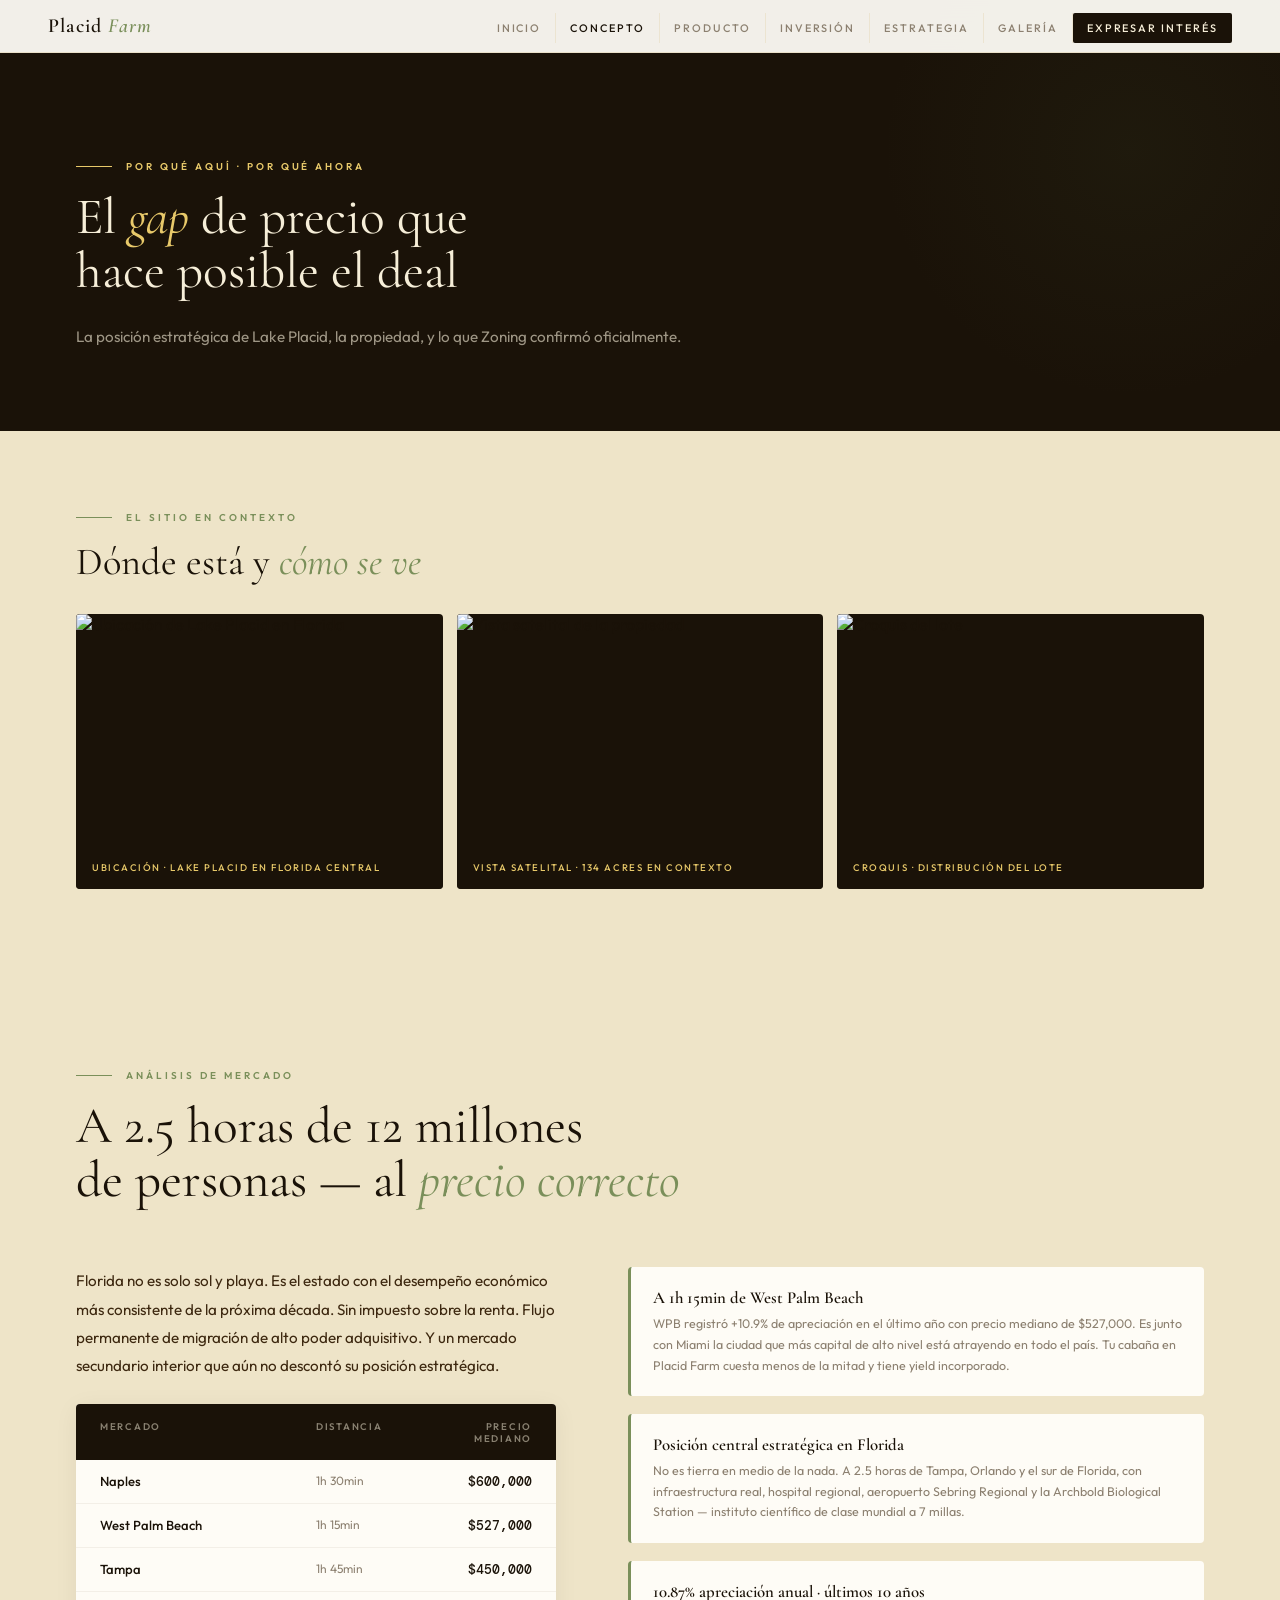
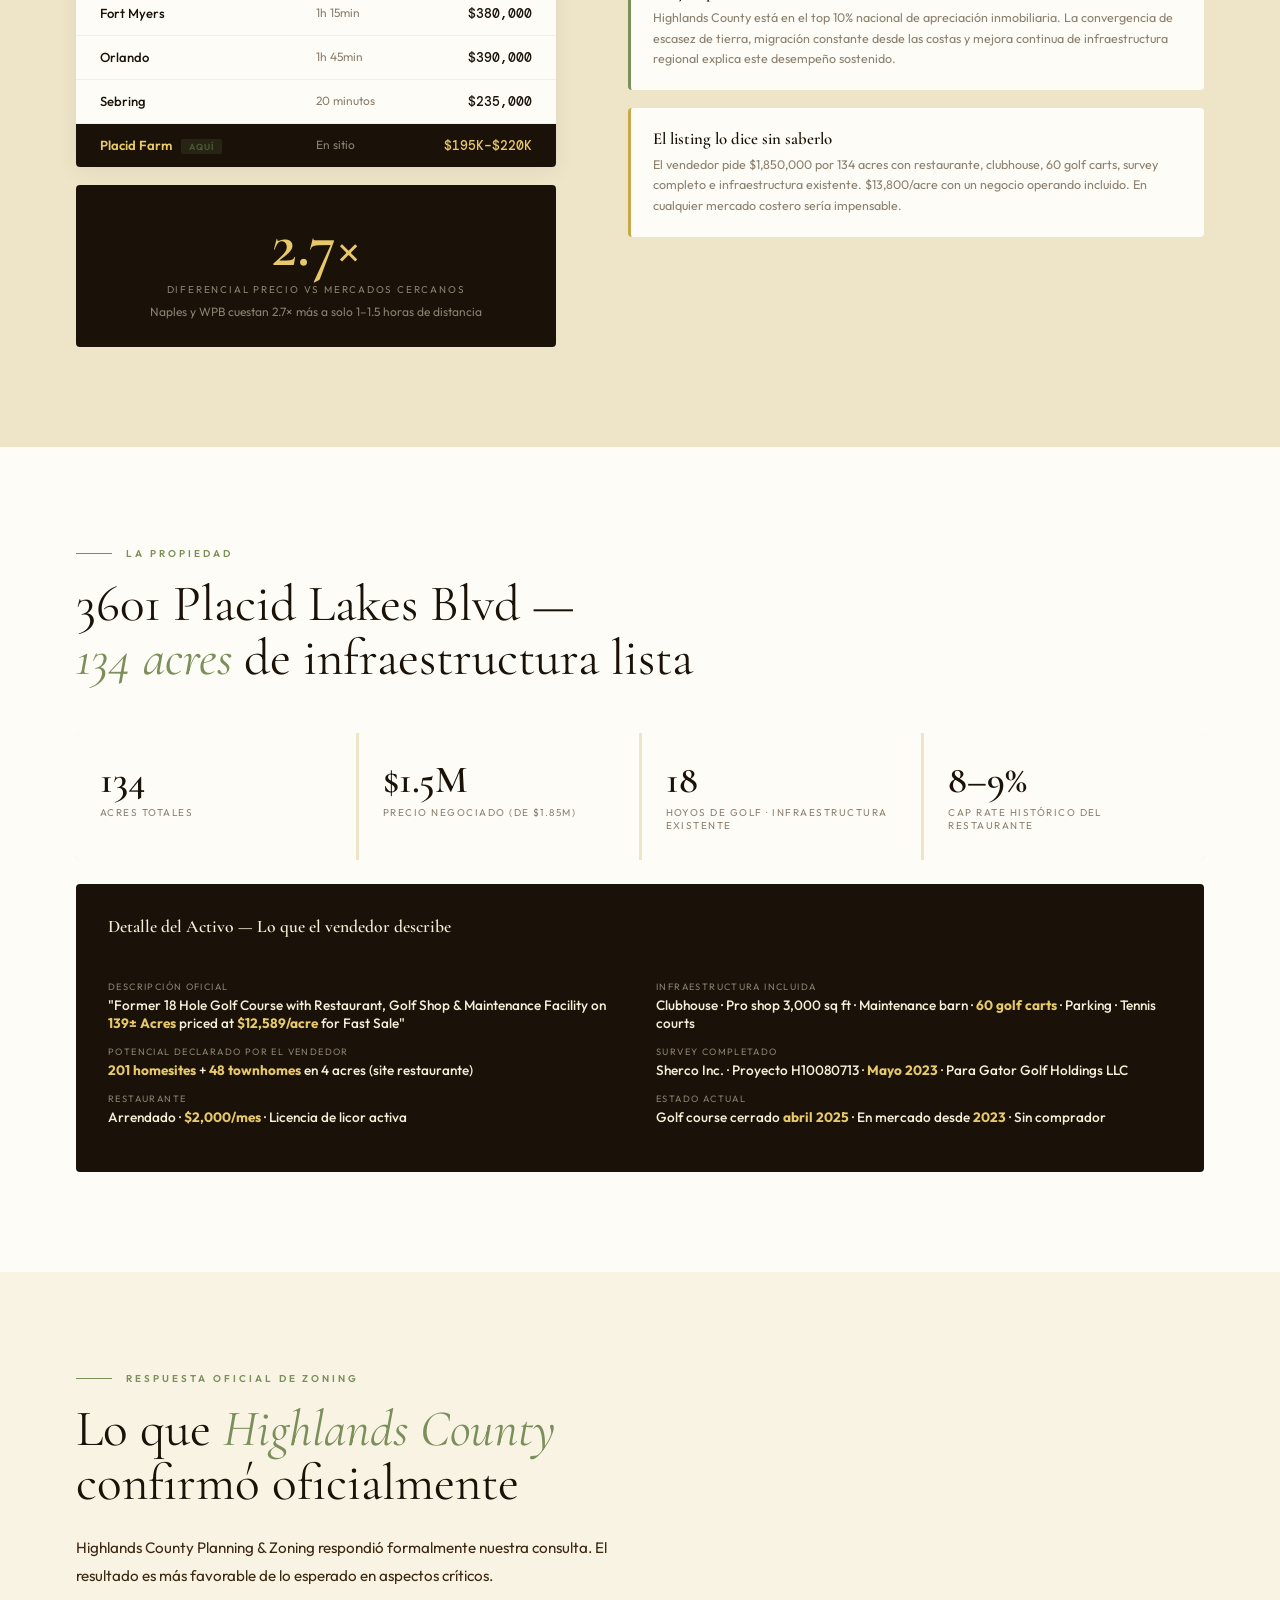
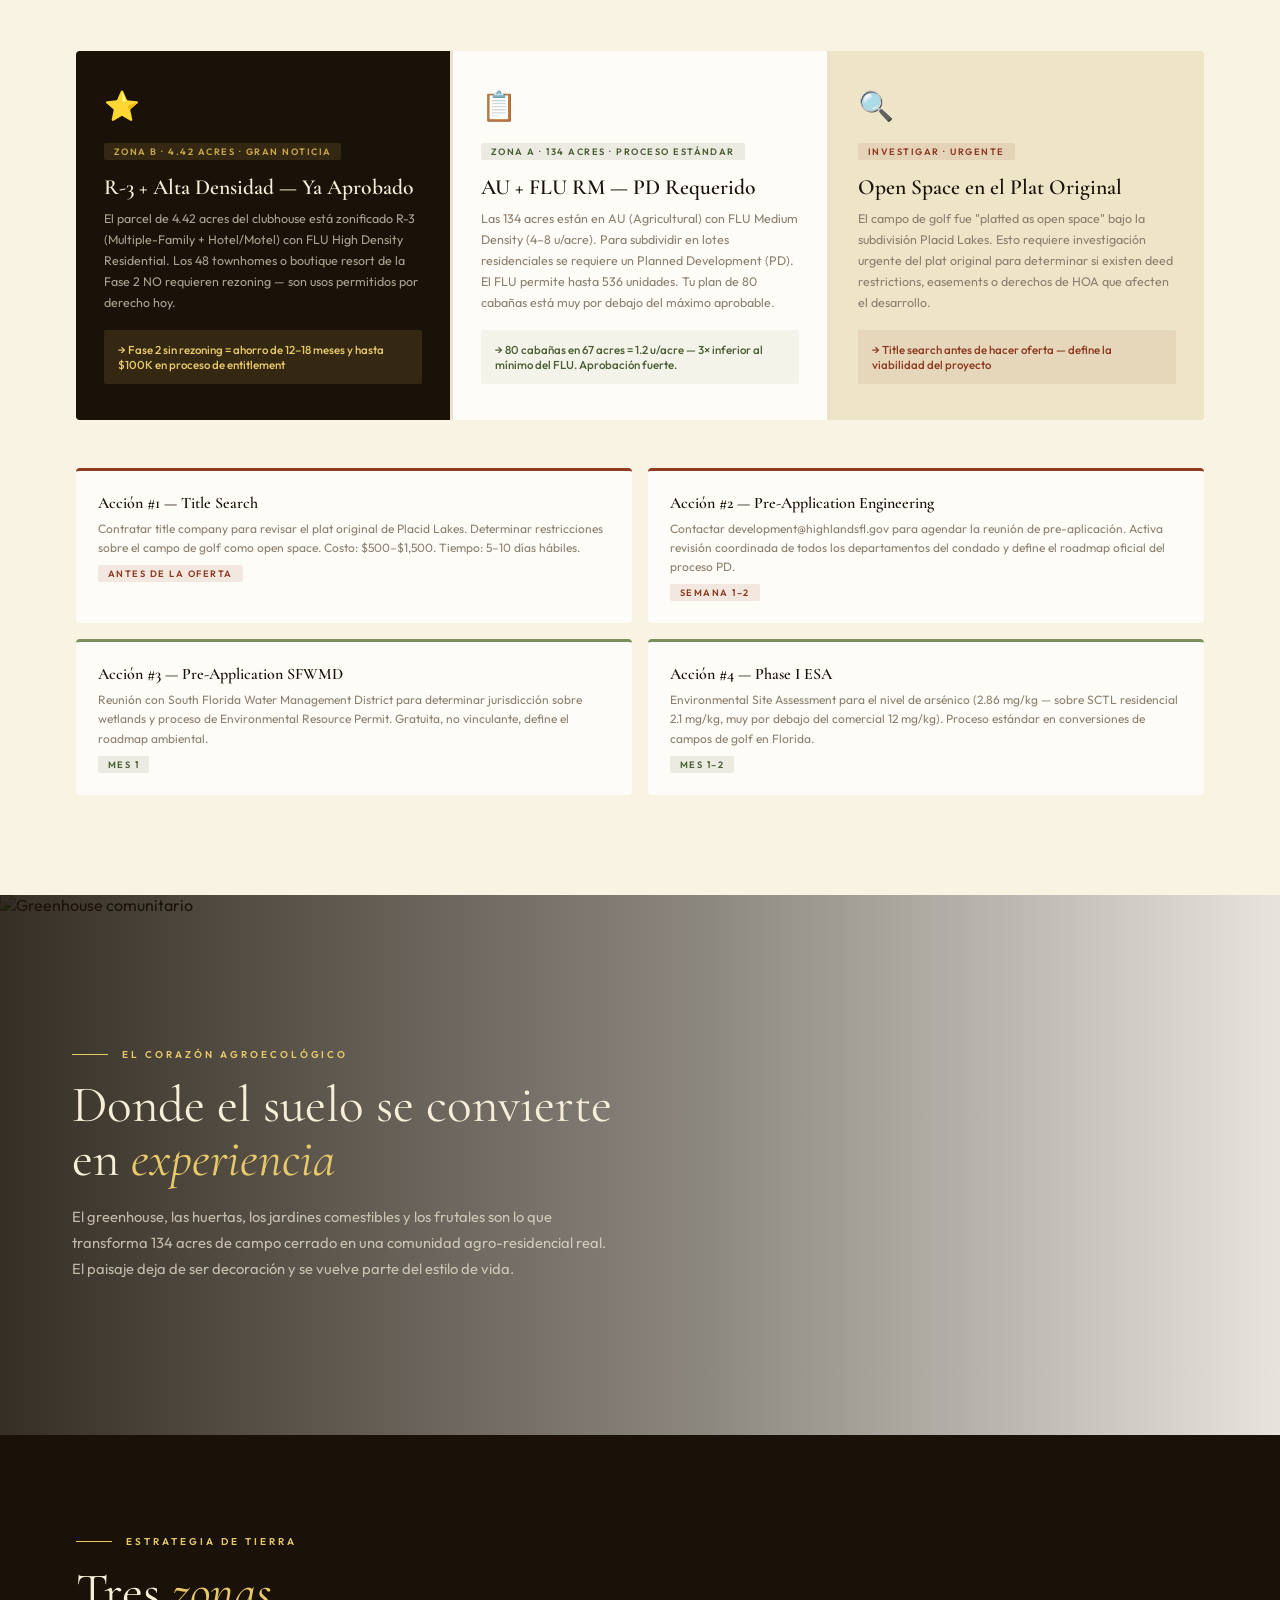
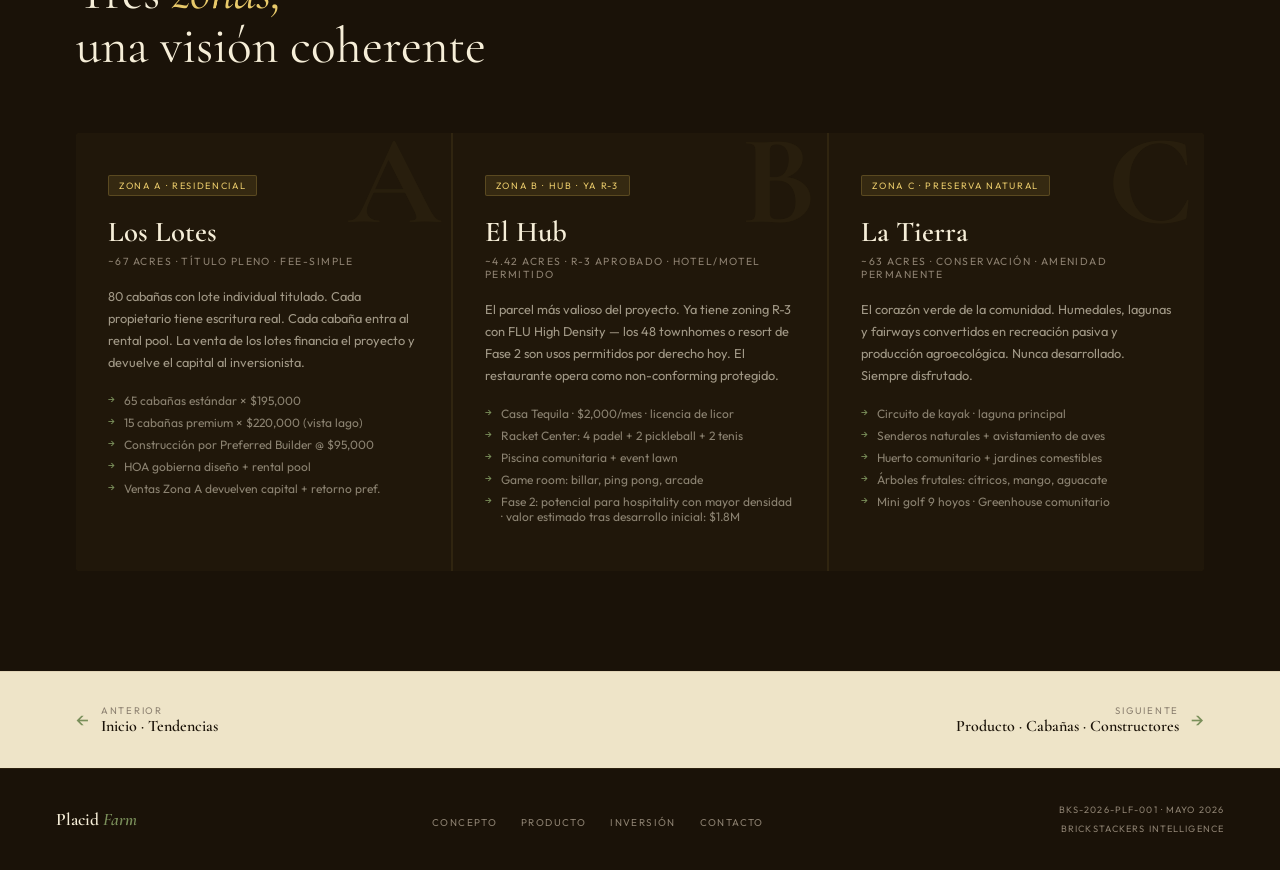
==== concepto.html @ d32bc95f "Actualizar memorando: nuevas imágenes, refactor visual y ajustes de copy - Hero: imagen Placid_hero," ====
<!DOCTYPE html>
<html lang="es">
<head>
<meta charset="UTF-8">
<meta name="viewport" content="width=device-width, initial-scale=1.0">
<title>Placid Farm — Concepto e Inversión</title>
<link rel="stylesheet" href="shared.css">
<style>
/* GAP DE PRECIO */
.gap-section{background:var(--linen)}
.gap-grid{display:grid;grid-template-columns:1fr 1.2fr;gap:72px;align-items:start;margin-top:60px}
.gap-table-wrap{background:var(--white);border-radius:4px;overflow:hidden;box-shadow:0 4px 24px rgba(26,18,8,0.06)}
.gap-table-header{background:var(--ink);padding:16px 24px;display:grid;grid-template-columns:2fr 1fr 1fr;gap:16px}
.gap-th{font-size:0.6rem;font-weight:600;letter-spacing:0.18em;text-transform:uppercase;color:rgba(246,238,216,0.5)}
.gap-row{display:grid;grid-template-columns:2fr 1fr 1fr;gap:16px;padding:13px 24px;border-bottom:1px solid rgba(106,68,35,0.07);transition:background 0.15s}
.gap-row:hover{background:var(--parchment)}
.gap-row:last-child{border-bottom:none}
.gap-row.placid-row{background:var(--ink)}
.gap-city{font-size:0.82rem;font-weight:500;color:var(--ink)}
.gap-row.placid-row .gap-city{color:var(--gold);font-weight:600}
.gap-dist{font-size:0.75rem;color:var(--stone)}
.gap-row.placid-row .gap-dist{color:rgba(246,238,216,0.5)}
.gap-price{font-family:'DM Mono',monospace;font-size:0.8rem;font-weight:500;color:var(--ink);text-align:right}
.gap-row.placid-row .gap-price{color:var(--gold)}
.gap-badge{display:inline-block;background:rgba(122,143,90,0.15);color:var(--moss);padding:2px 8px;border-radius:2px;font-size:0.55rem;font-weight:600;letter-spacing:0.12em;text-transform:uppercase;margin-left:6px}
.gap-insights{display:flex;flex-direction:column;gap:18px}
.gap-insight{background:var(--white);border-radius:4px;padding:20px 22px;border-left:3px solid var(--sage)}
.gap-insight h4{font-family:'Cormorant Garamond',serif;font-size:1.05rem;font-weight:600;color:var(--ink);margin-bottom:6px}
.gap-insight p{font-size:0.78rem;line-height:1.65;color:var(--stone)}
.gap-indicator{background:var(--ink);border-radius:4px;padding:28px;text-align:center;margin-top:18px}
.gap-ratio{font-family:'Cormorant Garamond',serif;font-size:4rem;font-weight:600;color:var(--gold);line-height:1}
.gap-ratio-lbl{font-size:0.62rem;letter-spacing:0.18em;text-transform:uppercase;color:var(--stone);margin-top:6px}
.gap-ratio-sub{font-size:0.75rem;color:rgba(246,238,216,0.5);margin-top:8px}
/* PROPERTY FACTS */
.property-facts{background:var(--white)}
.facts-grid{display:grid;grid-template-columns:repeat(4,1fr);gap:3px;margin-top:48px;background:var(--linen);border-radius:4px;overflow:hidden}
.fact-item{background:var(--white);padding:28px 24px;transition:background 0.2s}
.fact-item:hover{background:var(--parchment)}
.fact-val{font-family:'Cormorant Garamond',serif;font-size:2.4rem;font-weight:600;color:var(--ink);line-height:1;margin-bottom:6px}
.fact-lbl{font-size:0.62rem;letter-spacing:0.15em;text-transform:uppercase;color:var(--stone)}
.listing-box{background:var(--ink);border-radius:4px;padding:32px;margin-top:24px;display:grid;grid-template-columns:1fr 1fr;gap:32px}
.listing-box-title{font-family:'Cormorant Garamond',serif;font-size:1.1rem;font-weight:600;color:var(--cream);margin-bottom:12px;grid-column:span 2}
.listing-detail-lbl{font-size:0.58rem;letter-spacing:0.15em;text-transform:uppercase;color:var(--stone);margin-bottom:4px}
.listing-detail-val{font-size:0.85rem;color:var(--cream);font-weight:500;margin-bottom:14px}
.listing-detail-val strong{color:var(--gold)}
/* ZONING */
.zoning{background:var(--parchment)}
.zoning-grid{display:grid;grid-template-columns:repeat(3,1fr);gap:3px;margin-top:60px;background:rgba(106,68,35,0.1);border-radius:4px;overflow:hidden}
.zoning-card{padding:36px 28px;background:var(--white)}
.zoning-card.gold-card{background:var(--ink)}
.zoning-card.warn-card{background:var(--linen)}
.z-icon{font-size:1.8rem;margin-bottom:16px}
.z-title{font-family:'Cormorant Garamond',serif;font-size:1.35rem;font-weight:600;color:var(--ink);margin-bottom:8px}
.gold-card .z-title{color:var(--cream)}
.z-body{font-size:0.78rem;line-height:1.7;color:var(--stone)}
.gold-card .z-body{color:rgba(246,238,216,0.65)}
.z-highlight{margin-top:16px;padding:12px 14px;font-size:0.72rem;font-weight:500;border-radius:2px}
.zoning-card .z-highlight{background:rgba(122,143,90,0.08);color:var(--moss)}
.gold-card .z-highlight{background:rgba(200,168,75,0.15);color:var(--gold)}
.warn-card .z-highlight{background:rgba(140,58,32,0.08);color:var(--rust)}
.zoning-actions{display:grid;grid-template-columns:1fr 1fr;gap:16px;margin-top:48px}
.z-action{background:var(--white);border-radius:4px;padding:22px;border-top:3px solid var(--sage)}
.z-action.urgent{border-top-color:var(--rust)}
.z-action h4{font-family:'Cormorant Garamond',serif;font-size:1rem;font-weight:600;color:var(--ink);margin-bottom:6px}
.z-action p{font-size:0.75rem;line-height:1.6;color:var(--stone)}
/* ZONES */
.zones{background:var(--ink)}
.zones-grid{display:grid;grid-template-columns:repeat(3,1fr);gap:2px;margin-top:60px;background:rgba(200,168,75,0.12);border-radius:4px;overflow:hidden}
.zone-card{background:rgba(26,18,8,0.7);padding:40px 32px;position:relative;overflow:hidden;transition:background 0.3s}
.zone-card:hover{background:rgba(74,94,53,0.25)}
.zone-letter{font-family:'Cormorant Garamond',serif;font-size:8rem;font-weight:700;color:rgba(200,168,75,0.05);position:absolute;top:-15px;right:10px;line-height:1;pointer-events:none}
.zone-tag{display:inline-block;background:rgba(200,168,75,0.12);border:1px solid rgba(200,168,75,0.25);color:var(--gold);padding:4px 10px;font-size:0.58rem;letter-spacing:0.18em;text-transform:uppercase;border-radius:2px;margin-bottom:18px}
.zone-title{font-family:'Cormorant Garamond',serif;font-size:1.8rem;font-weight:600;color:var(--cream);margin-bottom:6px}
.zone-acres{font-size:0.65rem;letter-spacing:0.14em;text-transform:uppercase;color:var(--stone);margin-bottom:18px}
.zone-desc{font-size:0.8rem;line-height:1.7;color:rgba(246,238,216,0.6);margin-bottom:20px}
.zone-items{list-style:none}
.zone-items li{font-size:0.75rem;color:rgba(246,238,216,0.5);padding-left:16px;position:relative;margin-bottom:7px}
.zone-items li::before{content:'→';position:absolute;left:0;color:var(--sage);font-size:0.65rem}
/* LOCATION STRIP */
.location-strip{background:var(--linen);padding:80px 0}
.loc-grid{display:grid;grid-template-columns:repeat(3,1fr);gap:14px;margin-top:32px}
.loc-item{position:relative;border-radius:4px;overflow:hidden;background:var(--ink);aspect-ratio:4/3;margin:0}
.loc-item img{width:100%;height:100%;object-fit:cover;display:block;transition:transform 0.6s}
.loc-item:hover img{transform:scale(1.03)}
.loc-item figcaption{position:absolute;bottom:0;left:0;right:0;background:linear-gradient(to top,rgba(26,18,8,0.85) 0%,transparent 100%);color:var(--gold);padding:16px;font-size:0.6rem;letter-spacing:0.16em;text-transform:uppercase;font-weight:500}
.loc-placeholder{width:100%;height:100%;display:flex;align-items:center;justify-content:center;color:rgba(246,238,216,0.35);font-size:0.65rem;letter-spacing:0.14em;text-transform:uppercase;text-align:center;padding:24px;border:1px dashed rgba(246,238,216,0.15)}
/* CONCEPT FEATURE (Greenhouse banner) */
.concept-feature{position:relative;height:60vh;min-height:460px;overflow:hidden;display:flex;align-items:center}
.concept-feature>img{position:absolute;inset:0;width:100%;height:100%;object-fit:cover}
.cf-overlay{position:absolute;inset:0;background:linear-gradient(90deg,rgba(26,18,8,0.88) 0%,rgba(26,18,8,0.5) 55%,rgba(26,18,8,0.1) 100%);display:flex;align-items:center;padding:0 72px}
.cf-text{max-width:540px;position:relative;z-index:2}
.cf-title{font-family:'Cormorant Garamond',serif;font-size:clamp(2rem,4vw,3.4rem);font-weight:400;color:var(--cream);line-height:1.05;margin:14px 0 18px}
.cf-title em{font-style:italic;color:var(--gold)}
.cf-body{font-size:0.92rem;line-height:1.75;color:rgba(246,238,216,0.7)}
@media(max-width:960px){
  .gap-grid{grid-template-columns:1fr;gap:32px}
  .facts-grid{grid-template-columns:repeat(2,1fr)}
  .listing-box{grid-template-columns:1fr}
  .listing-box-title{grid-column:auto}
  .zoning-grid,.zones-grid{grid-template-columns:1fr}
  .zoning-actions{grid-template-columns:1fr}
  .loc-grid{grid-template-columns:1fr}
  .concept-feature{height:auto;min-height:0}
  .cf-overlay{position:relative;padding:48px 24px;background:rgba(26,18,8,0.82)}
}
</style>
</head>
<body>

<nav>
  <a href="index.html" class="nav-logo">Placid <span>Farm</span></a>
  <ul class="nav-links">
    <li><a href="index.html">Inicio</a></li>
    <li><a href="concepto.html" class="active">Concepto</a></li>
    <li><a href="producto.html">Producto</a></li>
    <li><a href="inversion.html">Inversión</a></li>
    <li><a href="estrategia.html">Estrategia</a></li>
    <li><a href="contacto.html">Galería</a></li>
    <li><a href="contacto.html#interes" class="nav-cta">Expresar Interés</a></li>
  </ul>
  <button class="nav-mobile-toggle" onclick="toggleNav()"><span></span><span></span><span></span></button>
</nav>

<!-- PAGE HERO -->
<div class="page-hero">
  <div class="container">
    <div class="s-label gold">Por Qué Aquí · Por Qué Ahora</div>
    <h1 class="s-title light">El <em>gap</em> de precio que<br>hace posible el deal</h1>
    <p class="s-body light">La posición estratégica de Lake Placid, la propiedad, y lo que Zoning confirmó oficialmente.</p>
  </div>
</div>

<!-- LOCATION STRIP -->
<section class="location-strip">
  <div class="container">
    <div class="s-label reveal">El Sitio en Contexto</div>
    <h2 class="s-title reveal" style="font-size:clamp(1.8rem,3vw,2.6rem)">Dónde está y <em>cómo se ve</em></h2>
    <div class="loc-grid reveal">
      <figure class="loc-item">
        <img src="https://res.cloudinary.com/df9mz9qei/image/upload/v1779748206/C0D109F0-309F-4C33-9CF7-AE17A3A2662F_brqnqg.png" alt="Ubicación de Lake Placid en Florida">
        <figcaption>Ubicación · Lake Placid en Florida central</figcaption>
      </figure>
      <figure class="loc-item">
        <img src="https://res.cloudinary.com/df9mz9qei/image/upload/v1779737610/D588498E-5048-4A4F-BFA0-9414C423FFD1_tkfax7.png" alt="Vista satelital de la propiedad">
        <figcaption>Vista satelital · 134 acres en contexto</figcaption>
      </figure>
      <figure class="loc-item">
        <img src="https://res.cloudinary.com/df9mz9qei/image/upload/v1779737602/3F599EA3-69F5-4984-9741-9B5538AEC09E_trjpmh.png" alt="Croquis del lote">
        <figcaption>Croquis · distribución del lote</figcaption>
      </figure>
    </div>
  </div>
</section>

<!-- GAP DE PRECIO -->
<section class="gap-section">
  <div class="container">
    <div class="s-label reveal">Análisis de Mercado</div>
    <h2 class="s-title reveal">A 2.5 horas de 12 millones<br>de personas — al <em>precio correcto</em></h2>
    <div class="gap-grid">
      <div class="reveal">
        <p class="s-body" style="margin-bottom:24px">Florida no es solo sol y playa. Es el estado con el desempeño económico más consistente de la próxima década. Sin impuesto sobre la renta. Flujo permanente de migración de alto poder adquisitivo. Y un mercado secundario interior que aún no descontó su posición estratégica.</p>
        <div class="gap-table-wrap">
          <div class="gap-table-header">
            <div class="gap-th">Mercado</div>
            <div class="gap-th">Distancia</div>
            <div class="gap-th" style="text-align:right">Precio Mediano</div>
          </div>
          <div class="gap-row"><div class="gap-city">Naples</div><div class="gap-dist">1h 30min</div><div class="gap-price">$600,000</div></div>
          <div class="gap-row"><div class="gap-city">West Palm Beach</div><div class="gap-dist">1h 15min</div><div class="gap-price">$527,000</div></div>
          <div class="gap-row"><div class="gap-city">Tampa</div><div class="gap-dist">1h 45min</div><div class="gap-price">$450,000</div></div>
          <div class="gap-row"><div class="gap-city">Fort Myers</div><div class="gap-dist">1h 15min</div><div class="gap-price">$380,000</div></div>
          <div class="gap-row"><div class="gap-city">Orlando</div><div class="gap-dist">1h 45min</div><div class="gap-price">$390,000</div></div>
          <div class="gap-row"><div class="gap-city">Sebring</div><div class="gap-dist">20 minutos</div><div class="gap-price">$235,000</div></div>
          <div class="gap-row placid-row">
            <div class="gap-city">Placid Farm <span class="gap-badge">AQUÍ</span></div>
            <div class="gap-dist">En sitio</div>
            <div class="gap-price">$195K–$220K</div>
          </div>
        </div>
        <div class="gap-indicator reveal">
          <div class="gap-ratio">2.7×</div>
          <div class="gap-ratio-lbl">Diferencial precio vs mercados cercanos</div>
          <div class="gap-ratio-sub">Naples y WPB cuestan 2.7× más a solo 1–1.5 horas de distancia</div>
        </div>
      </div>
      <div class="gap-insights reveal">
        <div class="gap-insight">
          <h4>A 1h 15min de West Palm Beach</h4>
          <p>WPB registró +10.9% de apreciación en el último año con precio mediano de $527,000. Es junto con Miami la ciudad que más capital de alto nivel está atrayendo en todo el país. Tu cabaña en Placid Farm cuesta menos de la mitad y tiene yield incorporado.</p>
        </div>
        <div class="gap-insight">
          <h4>Posición central estratégica en Florida</h4>
          <p>No es tierra en medio de la nada. A 2.5 horas de Tampa, Orlando y el sur de Florida, con infraestructura real, hospital regional, aeropuerto Sebring Regional y la Archbold Biological Station — instituto científico de clase mundial a 7 millas.</p>
        </div>
        <div class="gap-insight">
          <h4>10.87% apreciación anual · últimos 10 años</h4>
          <p>Highlands County está en el top 10% nacional de apreciación inmobiliaria. La convergencia de escasez de tierra, migración constante desde las costas y mejora continua de infraestructura regional explica este desempeño sostenido.</p>
        </div>
        <div class="gap-insight" style="border-left-color:var(--straw)">
          <h4>El listing lo dice sin saberlo</h4>
          <p>El vendedor pide $1,850,000 por 134 acres con restaurante, clubhouse, 60 golf carts, survey completo e infraestructura existente. $13,800/acre con un negocio operando incluido. En cualquier mercado costero sería impensable.</p>
        </div>
      </div>
    </div>
  </div>
</section>

<!-- PROPERTY FACTS -->
<section class="property-facts">
  <div class="container">
    <div class="s-label reveal">La Propiedad</div>
    <h2 class="s-title reveal">3601 Placid Lakes Blvd —<br><em>134 acres</em> de infraestructura lista</h2>
    <div class="facts-grid reveal">
      <div class="fact-item"><div class="fact-val">134</div><div class="fact-lbl">Acres totales</div></div>
      <div class="fact-item"><div class="fact-val">$1.5M</div><div class="fact-lbl">Precio negociado (de $1.85M)</div></div>
      <div class="fact-item"><div class="fact-val">18</div><div class="fact-lbl">Hoyos de golf · infraestructura existente</div></div>
      <div class="fact-item"><div class="fact-val">8–9%</div><div class="fact-lbl">Cap rate histórico del restaurante</div></div>
    </div>
    <div class="listing-box reveal">
      <div class="listing-box-title">Detalle del Activo — Lo que el vendedor describe</div>
      <div>
        <div class="listing-detail-lbl">Descripción oficial</div>
        <div class="listing-detail-val">"Former 18 Hole Golf Course with Restaurant, Golf Shop & Maintenance Facility on <strong>139± Acres</strong> priced at <strong>$12,589/acre</strong> for Fast Sale"</div>
        <div class="listing-detail-lbl">Potencial declarado por el vendedor</div>
        <div class="listing-detail-val"><strong>201 homesites</strong> + <strong>48 townhomes</strong> en 4 acres (site restaurante)</div>
        <div class="listing-detail-lbl">Restaurante</div>
        <div class="listing-detail-val">Arrendado · <strong>$2,000/mes</strong> · Licencia de licor activa</div>
      </div>
      <div>
        <div class="listing-detail-lbl">Infraestructura incluida</div>
        <div class="listing-detail-val">Clubhouse · Pro shop 3,000 sq ft · Maintenance barn · <strong>60 golf carts</strong> · Parking · Tennis courts</div>
        <div class="listing-detail-lbl">Survey completado</div>
        <div class="listing-detail-val">Sherco Inc. · Proyecto H10080713 · <strong>Mayo 2023</strong> · Para Gator Golf Holdings LLC</div>
        <div class="listing-detail-lbl">Estado actual</div>
        <div class="listing-detail-val">Golf course cerrado <strong>abril 2025</strong> · En mercado desde <strong>2023</strong> · Sin comprador</div>
      </div>
    </div>
  </div>
</section>

<!-- ZONING HIGHLIGHTS -->
<section class="zoning">
  <div class="container">
    <div class="s-label reveal">Respuesta Oficial de Zoning</div>
    <h2 class="s-title reveal">Lo que <em>Highlands County</em><br>confirmó oficialmente</h2>
    <p class="s-body reveal">Highlands County Planning & Zoning respondió formalmente nuestra consulta. El resultado es más favorable de lo esperado en aspectos críticos.</p>
    <div class="zoning-grid">
      <div class="zoning-card gold-card reveal">
        <div class="z-icon">⭐</div>
        <div class="tag gold" style="margin-bottom:14px">Zona B · 4.42 Acres · Gran Noticia</div>
        <h3 class="z-title">R-3 + Alta Densidad — Ya Aprobado</h3>
        <p class="z-body">El parcel de 4.42 acres del clubhouse está zonificado R-3 (Multiple-Family + Hotel/Motel) con FLU High Density Residential. Los 48 townhomes o boutique resort de la Fase 2 NO requieren rezoning — son usos permitidos por derecho hoy.</p>
        <div class="z-highlight">→ Fase 2 sin rezoning = ahorro de 12–18 meses y hasta $100K en proceso de entitlement</div>
      </div>
      <div class="zoning-card reveal">
        <div class="z-icon">📋</div>
        <div class="tag green" style="margin-bottom:14px">Zona A · 134 Acres · Proceso Estándar</div>
        <h3 class="z-title">AU + FLU RM — PD Requerido</h3>
        <p class="z-body">Las 134 acres están en AU (Agricultural) con FLU Medium Density (4–8 u/acre). Para subdividir en lotes residenciales se requiere un Planned Development (PD). El FLU permite hasta 536 unidades. Tu plan de 80 cabañas está muy por debajo del máximo aprobable.</p>
        <div class="z-highlight">→ 80 cabañas en 67 acres = 1.2 u/acre — 3× inferior al mínimo del FLU. Aprobación fuerte.</div>
      </div>
      <div class="zoning-card warn-card reveal">
        <div class="z-icon">🔍</div>
        <div class="tag warn" style="margin-bottom:14px">Investigar · Urgente</div>
        <h3 class="z-title">Open Space en el Plat Original</h3>
        <p class="z-body">El campo de golf fue "platted as open space" bajo la subdivisión Placid Lakes. Esto requiere investigación urgente del plat original para determinar si existen deed restrictions, easements o derechos de HOA que afecten el desarrollo.</p>
        <div class="z-highlight">→ Title search antes de hacer oferta — define la viabilidad del proyecto</div>
      </div>
    </div>
    <div class="zoning-actions reveal">
      <div class="z-action urgent">
        <h4>Acción #1 — Title Search</h4>
        <p>Contratar title company para revisar el plat original de Placid Lakes. Determinar restricciones sobre el campo de golf como open space. Costo: $500–$1,500. Tiempo: 5–10 días hábiles.</p>
        <span class="tag warn" style="margin-top:8px">Antes de la oferta</span>
      </div>
      <div class="z-action urgent">
        <h4>Acción #2 — Pre-Application Engineering</h4>
        <p>Contactar development@highlandsfl.gov para agendar la reunión de pre-aplicación. Activa revisión coordinada de todos los departamentos del condado y define el roadmap oficial del proceso PD.</p>
        <span class="tag warn" style="margin-top:8px">Semana 1–2</span>
      </div>
      <div class="z-action">
        <h4>Acción #3 — Pre-Application SFWMD</h4>
        <p>Reunión con South Florida Water Management District para determinar jurisdicción sobre wetlands y proceso de Environmental Resource Permit. Gratuita, no vinculante, define el roadmap ambiental.</p>
        <span class="tag green" style="margin-top:8px">Mes 1</span>
      </div>
      <div class="z-action">
        <h4>Acción #4 — Phase I ESA</h4>
        <p>Environmental Site Assessment para el nivel de arsénico (2.86 mg/kg — sobre SCTL residencial 2.1 mg/kg, muy por debajo del comercial 12 mg/kg). Proceso estándar en conversiones de campos de golf en Florida.</p>
        <span class="tag green" style="margin-top:8px">Mes 1–2</span>
      </div>
    </div>
  </div>
</section>

<!-- CONCEPT FEATURE — Greenhouse -->
<section class="concept-feature">
  <img src="https://res.cloudinary.com/df9mz9qei/image/upload/v1779569954/9097627C-9781-4690-8CEF-E3508BD5D239_mjzazk.png" alt="Greenhouse comunitario">
  <div class="cf-overlay">
    <div class="cf-text">
      <div class="s-label gold">El corazón agroecológico</div>
      <h2 class="cf-title">Donde el suelo se convierte en <em>experiencia</em></h2>
      <p class="cf-body">El greenhouse, las huertas, los jardines comestibles y los frutales son lo que transforma 134 acres de campo cerrado en una comunidad agro-residencial real. El paisaje deja de ser decoración y se vuelve parte del estilo de vida.</p>
    </div>
  </div>
</section>

<!-- ZONES -->
<section class="zones">
  <div class="container">
    <div class="s-label gold">Estrategia de Tierra</div>
    <h2 class="s-title light">Tres <em>zonas,</em><br>una visión coherente</h2>
    <div class="zones-grid">
      <div class="zone-card reveal">
        <div class="zone-letter">A</div>
        <div class="zone-tag">Zona A · Residencial</div>
        <h3 class="zone-title">Los Lotes</h3>
        <div class="zone-acres">~67 acres · Título Pleno · Fee-Simple</div>
        <p class="zone-desc">80 cabañas con lote individual titulado. Cada propietario tiene escritura real. Cada cabaña entra al rental pool. La venta de los lotes financia el proyecto y devuelve el capital al inversionista.</p>
        <ul class="zone-items">
          <li>65 cabañas estándar × $195,000</li>
          <li>15 cabañas premium × $220,000 (vista lago)</li>
          <li>Construcción por Preferred Builder @ $95,000</li>
          <li>HOA gobierna diseño + rental pool</li>
          <li>Ventas Zona A devuelven capital + retorno pref.</li>
        </ul>
      </div>
      <div class="zone-card reveal">
        <div class="zone-letter">B</div>
        <div class="zone-tag">Zona B · Hub · Ya R-3</div>
        <h3 class="zone-title">El Hub</h3>
        <div class="zone-acres">~4.42 acres · R-3 Aprobado · Hotel/Motel Permitido</div>
        <p class="zone-desc">El parcel más valioso del proyecto. Ya tiene zoning R-3 con FLU High Density — los 48 townhomes o resort de Fase 2 son usos permitidos por derecho hoy. El restaurante opera como non-conforming protegido.</p>
        <ul class="zone-items">
          <li>Casa Tequila · $2,000/mes · licencia de licor</li>
          <li>Racket Center: 4 padel + 2 pickleball + 2 tenis</li>
          <li>Piscina comunitaria + event lawn</li>
          <li>Game room: billar, ping pong, arcade</li>
          <li>Fase 2: potencial para hospitality con mayor densidad · valor estimado tras desarrollo inicial: $1.8M</li>
        </ul>
      </div>
      <div class="zone-card reveal">
        <div class="zone-letter">C</div>
        <div class="zone-tag">Zona C · Preserva Natural</div>
        <h3 class="zone-title">La Tierra</h3>
        <div class="zone-acres">~63 acres · Conservación · Amenidad Permanente</div>
        <p class="zone-desc">El corazón verde de la comunidad. Humedales, lagunas y fairways convertidos en recreación pasiva y producción agroecológica. Nunca desarrollado. Siempre disfrutado.</p>
        <ul class="zone-items">
          <li>Circuito de kayak · laguna principal</li>
          <li>Senderos naturales + avistamiento de aves</li>
          <li>Huerto comunitario + jardines comestibles</li>
          <li>Árboles frutales: cítricos, mango, aguacate</li>
          <li>Mini golf 9 hoyos · Greenhouse comunitario</li>
        </ul>
      </div>
    </div>
  </div>
</section>

<!-- PAGE NAV -->
<div class="page-nav">
  <div class="container">
    <div class="page-nav-inner">
      <a href="index.html" class="page-nav-link">
        <span class="pnl-arrow">←</span>
        <div><div class="pnl-direction">Anterior</div><div class="pnl-title">Inicio · Tendencias</div></div>
      </a>
      <a href="producto.html" class="page-nav-link">
        <div style="text-align:right"><div class="pnl-direction">Siguiente</div><div class="pnl-title">Producto · Cabañas · Constructores</div></div>
        <span class="pnl-arrow">→</span>
      </a>
    </div>
  </div>
</div>

<footer>
  <a href="index.html" class="footer-brand">Placid <span>Farm</span></a>
  <ul class="footer-links">
    <li><a href="concepto.html">Concepto</a></li>
    <li><a href="producto.html">Producto</a></li>
    <li><a href="inversion.html">Inversión</a></li>
    <li><a href="contacto.html#interes">Contacto</a></li>
  </ul>
  <div class="footer-meta">
    <div>BKS-2026-PLF-001 · Mayo 2026</div>
    <div>Brickstackers Intelligence</div>
  </div>
</footer>

<script>
function toggleNav(){document.querySelector('.nav-links').classList.toggle('open')}
const obs=new IntersectionObserver((entries)=>{entries.forEach((e,i)=>{if(e.isIntersecting)setTimeout(()=>e.target.classList.add('visible'),(i%4)*80)})},{threshold:0.08,rootMargin:'0px 0px -40px 0px'});
document.querySelectorAll('.reveal').forEach(el=>obs.observe(el));
</script>
</body>
</html>
---- shared.css ----
@import url('https://fonts.googleapis.com/css2?family=Cormorant+Garamond:ital,wght@0,300;0,400;0,600;0,700;1,300;1,400;1,600&family=Outfit:wght@300;400;500;600&family=DM+Mono:wght@400;500&display=swap');

:root {
  --ink:#1A1208; --bark:#3D2810; --earth:#6B4423;
  --moss:#4A5E35; --sage:#7A8F5A; --fern:#9AAF72;
  --straw:#C8A84B; --gold:#E8C96A;
  --cream:#F6EED8; --linen:#EEE4C8; --parchment:#F9F3E4;
  --white:#FEFCF6; --stone:#8C8070; --water:#4A7A8C; --rust:#8C3A20;
}

*{margin:0;padding:0;box-sizing:border-box}
html{scroll-behavior:smooth}
body{font-family:'Outfit',sans-serif;background:var(--white);color:var(--ink);overflow-x:hidden}
::-webkit-scrollbar{width:3px}
::-webkit-scrollbar-track{background:var(--linen)}
::-webkit-scrollbar-thumb{background:var(--sage)}

/* NAV */
nav{position:fixed;top:0;left:0;right:0;z-index:200;padding:14px 48px;display:flex;align-items:center;justify-content:space-between;background:rgba(254,252,246,0.95);backdrop-filter:blur(16px);border-bottom:1px solid rgba(200,168,75,0.2)}
.nav-logo{font-family:'Cormorant Garamond',serif;font-size:1.25rem;font-weight:600;color:var(--ink);letter-spacing:0.06em;text-decoration:none}
.nav-logo span{color:var(--sage);font-style:italic}
.nav-links{display:flex;gap:0;list-style:none}
.nav-links a{font-size:0.68rem;font-weight:500;letter-spacing:0.18em;text-transform:uppercase;color:var(--stone);text-decoration:none;padding:8px 14px;transition:color 0.2s;border-right:1px solid rgba(200,168,75,0.15)}
.nav-links li:last-child a{border-right:none}
.nav-links a:hover{color:var(--moss)}
.nav-links a.active{color:var(--ink)}
.nav-cta{background:var(--ink)!important;color:var(--cream)!important;border-radius:2px;border-right:none!important}
.nav-cta:hover{background:var(--moss)!important}
.nav-mobile-toggle{display:none;background:none;border:none;cursor:pointer;padding:4px}
.nav-mobile-toggle span{display:block;width:22px;height:2px;background:var(--ink);margin:4px 0;transition:all 0.3s}

/* LAYOUT */
section{padding:100px 0}
.container{max-width:1240px;margin:0 auto;padding:0 56px}
.container-wide{max-width:1400px;margin:0 auto;padding:0 56px}

/* TYPOGRAPHY */
.s-label{font-size:0.62rem;font-weight:600;letter-spacing:0.3em;text-transform:uppercase;color:var(--sage);display:flex;align-items:center;gap:14px;margin-bottom:18px}
.s-label::before{content:'';width:36px;height:1px;background:var(--sage)}
.s-label.gold{color:var(--gold)}
.s-label.gold::before{background:var(--gold)}
.s-title{font-family:'Cormorant Garamond',serif;font-size:clamp(2.2rem,4vw,3.8rem);font-weight:400;line-height:1.05;color:var(--ink);margin-bottom:24px}
.s-title em{font-style:italic;color:var(--sage)}
.s-title.light{color:var(--cream)}
.s-title.light em{color:var(--gold)}
.s-body{font-size:0.95rem;line-height:1.85;color:var(--bark);max-width:580px}
.s-body.light{color:rgba(246,238,216,0.65);max-width:100%}

/* BUTTONS */
.btn-prim{background:var(--sage);color:var(--white);padding:14px 28px;font-size:0.7rem;font-weight:500;letter-spacing:0.15em;text-transform:uppercase;border:none;border-radius:2px;cursor:pointer;text-decoration:none;transition:all 0.2s;display:inline-flex;align-items:center;justify-content:center;gap:8px}
.btn-prim:hover{background:var(--moss)}
.btn-ghost{background:transparent;color:var(--cream);padding:14px 28px;font-size:0.7rem;font-weight:500;letter-spacing:0.15em;text-transform:uppercase;border:1px solid rgba(246,238,216,0.25);border-radius:2px;cursor:pointer;text-decoration:none;transition:all 0.2s;display:inline-flex;align-items:center;justify-content:center}
.btn-ghost:hover{border-color:var(--gold);color:var(--gold)}
.btn-dark{background:var(--ink);color:var(--cream);padding:14px 28px;font-size:0.7rem;font-weight:500;letter-spacing:0.15em;text-transform:uppercase;border:none;border-radius:2px;cursor:pointer;text-decoration:none;transition:all 0.2s;display:inline-flex;align-items:center;justify-content:center}
.btn-dark:hover{background:var(--moss)}

/* TAGS & BADGES */
.tag{display:inline-block;padding:3px 10px;border-radius:2px;font-size:0.58rem;letter-spacing:0.16em;text-transform:uppercase;font-weight:600}
.tag.green{background:rgba(74,94,53,0.1);color:var(--moss)}
.tag.gold{background:rgba(200,168,75,0.15);color:var(--straw)}
.tag.warn{background:rgba(140,58,32,0.1);color:var(--rust)}
.tag.dark{background:rgba(26,18,8,0.08);color:var(--stone)}
.tag.sage{background:rgba(122,143,90,0.12);color:var(--sage)}

/* CARDS */
.card{background:var(--white);border-radius:4px;border:1px solid rgba(106,68,35,0.1)}
.card-dark{background:rgba(26,18,8,0.7);border-radius:4px}
.card-ink{background:var(--ink);border-radius:4px}

/* REVEAL ANIMATION */
.reveal{opacity:0;transform:translateY(20px);transition:opacity 0.6s ease,transform 0.6s ease}
.reveal.visible{opacity:1;transform:translateY(0)}

/* PAGE HERO (interior pages) */
.page-hero{padding:160px 0 80px;background:var(--ink);position:relative;overflow:hidden}
.page-hero::before{content:'';position:absolute;top:-100px;right:-100px;width:500px;height:500px;border-radius:50%;background:radial-gradient(circle,rgba(74,94,53,0.1) 0%,transparent 70%)}
.page-hero .s-label{color:var(--gold)}
.page-hero .s-label::before{background:var(--gold)}
.page-hero .s-title{color:var(--cream)}
.page-hero .s-title em{color:var(--gold)}
.page-hero .s-body{color:rgba(246,238,216,0.6)}

/* PAGE NAV (prev/next between pages) */
.page-nav{background:var(--linen);padding:32px 0;border-top:1px solid rgba(106,68,35,0.1)}
.page-nav-inner{display:flex;justify-content:space-between;align-items:center}
.page-nav-link{display:flex;align-items:center;gap:12px;text-decoration:none;transition:color 0.2s}
.page-nav-link:hover .pnl-title{color:var(--sage)}
.pnl-direction{font-size:0.6rem;letter-spacing:0.18em;text-transform:uppercase;color:var(--stone)}
.pnl-title{font-family:'Cormorant Garamond',serif;font-size:1rem;font-weight:600;color:var(--ink);transition:color 0.2s}
.pnl-arrow{font-size:1.2rem;color:var(--sage)}

/* FOOTER */
footer{background:var(--ink);padding:32px 56px;display:flex;justify-content:space-between;align-items:center;border-top:1px solid rgba(200,168,75,0.1)}
.footer-brand{font-family:'Cormorant Garamond',serif;font-size:1.1rem;font-weight:600;color:var(--cream);text-decoration:none}
.footer-brand span{color:var(--sage);font-style:italic}
.footer-meta{font-size:0.58rem;letter-spacing:0.12em;text-transform:uppercase;color:var(--stone);text-align:right;line-height:2}
.footer-links{display:flex;gap:24px;list-style:none}
.footer-links a{font-size:0.62rem;letter-spacing:0.14em;text-transform:uppercase;color:var(--stone);text-decoration:none;transition:color 0.2s}
.footer-links a:hover{color:var(--cream)}

/* GRID UTILITIES */
.grid-2{display:grid;grid-template-columns:1fr 1fr;gap:64px}
.grid-3{display:grid;grid-template-columns:repeat(3,1fr);gap:3px}
.grid-4{display:grid;grid-template-columns:repeat(4,1fr);gap:3px}
.grid-gap{gap:20px}
.grid-bg-linen{background:rgba(106,68,35,0.08);border-radius:4px;overflow:hidden}
.grid-bg-gold{background:rgba(200,168,75,0.12);border-radius:4px;overflow:hidden}

/* TABLES */
.data-table{width:100%;border-collapse:collapse}
.data-table th{font-size:0.6rem;letter-spacing:0.18em;text-transform:uppercase;color:var(--stone);text-align:left;padding:0 0 14px;border-bottom:1px solid rgba(106,68,35,0.12);font-weight:500}
.data-table td{padding:12px 0;border-bottom:1px solid rgba(106,68,35,0.06);font-size:0.82rem;color:var(--bark)}
.data-table td.mono{font-family:'DM Mono',monospace;color:var(--ink);font-weight:500;text-align:right}
.data-table tr.hl td{background:rgba(122,143,90,0.06);color:var(--moss);font-weight:600}
.data-table tr.hl td.mono{color:var(--moss)}
.data-table tr.total-tr td{border-top:2px solid rgba(106,68,35,0.15);font-weight:700}

/* TABS */
.tabs{display:flex;gap:2px;background:rgba(106,68,35,0.1);border-radius:4px;overflow:hidden;width:fit-content}
.tab-btn{padding:11px 24px;font-size:0.68rem;font-weight:500;letter-spacing:0.14em;text-transform:uppercase;cursor:pointer;color:var(--stone);background:transparent;border:none;transition:all 0.2s;font-family:'Outfit',sans-serif}
.tab-btn.active{background:var(--ink);color:var(--cream)}
.tabs.light .tab-btn{color:rgba(246,238,216,0.5)}
.tabs.light .tab-btn.active{background:var(--sage);color:var(--white)}
.tab-panel{display:none}
.tab-panel.active{display:block;animation:fadeup 0.3s ease}

/* TIMELINE */
.tl-track{position:relative;padding-left:44px;margin-top:60px}
.tl-track::before{content:'';position:absolute;left:0;top:22px;bottom:22px;width:2px;background:linear-gradient(to bottom,var(--sage),var(--straw));border-radius:2px}
.tl-item{display:grid;grid-template-columns:140px 1fr;gap:36px;margin-bottom:40px;position:relative;align-items:start}
.tl-item::before{content:'';position:absolute;left:-48px;top:20px;width:12px;height:12px;border-radius:50%;background:var(--sage);border:3px solid var(--white);box-shadow:0 0 0 3px rgba(122,143,90,0.2)}
.tl-period{font-size:0.65rem;font-weight:600;letter-spacing:0.14em;text-transform:uppercase;color:var(--sage);padding-top:3px}
.tl-content h4{font-family:'Cormorant Garamond',serif;font-size:1.1rem;font-weight:600;color:var(--ink);margin-bottom:6px}
.tl-content p{font-size:0.8rem;line-height:1.65;color:var(--bark)}
.tl-badge{display:inline-block;background:rgba(122,143,90,0.1);color:var(--moss);padding:3px 10px;border-radius:2px;font-size:0.6rem;letter-spacing:0.12em;text-transform:uppercase;font-weight:500;margin-top:8px}

/* ANIMATIONS */
@keyframes fadeup{from{opacity:0;transform:translateY(8px)}to{opacity:1;transform:translateY(0)}}
@keyframes slowzoom{from{transform:scale(1.05)}to{transform:scale(1.12)}}
@keyframes blink{0%,100%{opacity:1}50%{opacity:0.2}}
@keyframes pulse{0%,100%{opacity:1}50%{opacity:0.3}}

/* RESPONSIVE */
@media(max-width:960px){
  nav{padding:14px 20px}
  .nav-links{display:none}
  .nav-links.open{display:flex;flex-direction:column;position:fixed;top:57px;left:0;right:0;background:var(--white);border-bottom:1px solid rgba(200,168,75,0.2);z-index:199}
  .nav-links.open a{border-right:none;border-bottom:1px solid rgba(200,168,75,0.1);padding:14px 24px}
  .nav-mobile-toggle{display:block}
  .container,.container-wide{padding:0 20px}
  section{padding:72px 0}
  .grid-2{grid-template-columns:1fr;gap:32px}
  .grid-3{grid-template-columns:1fr}
  .grid-4{grid-template-columns:repeat(2,1fr)}
  .tl-item{grid-template-columns:90px 1fr;gap:16px}
  footer{flex-direction:column;gap:12px;padding:24px 20px;text-align:center}
  .footer-meta{text-align:center}
  .page-nav-inner{flex-direction:column;gap:16px}
  .tab-btn{padding:9px 16px;font-size:0.62rem}
}
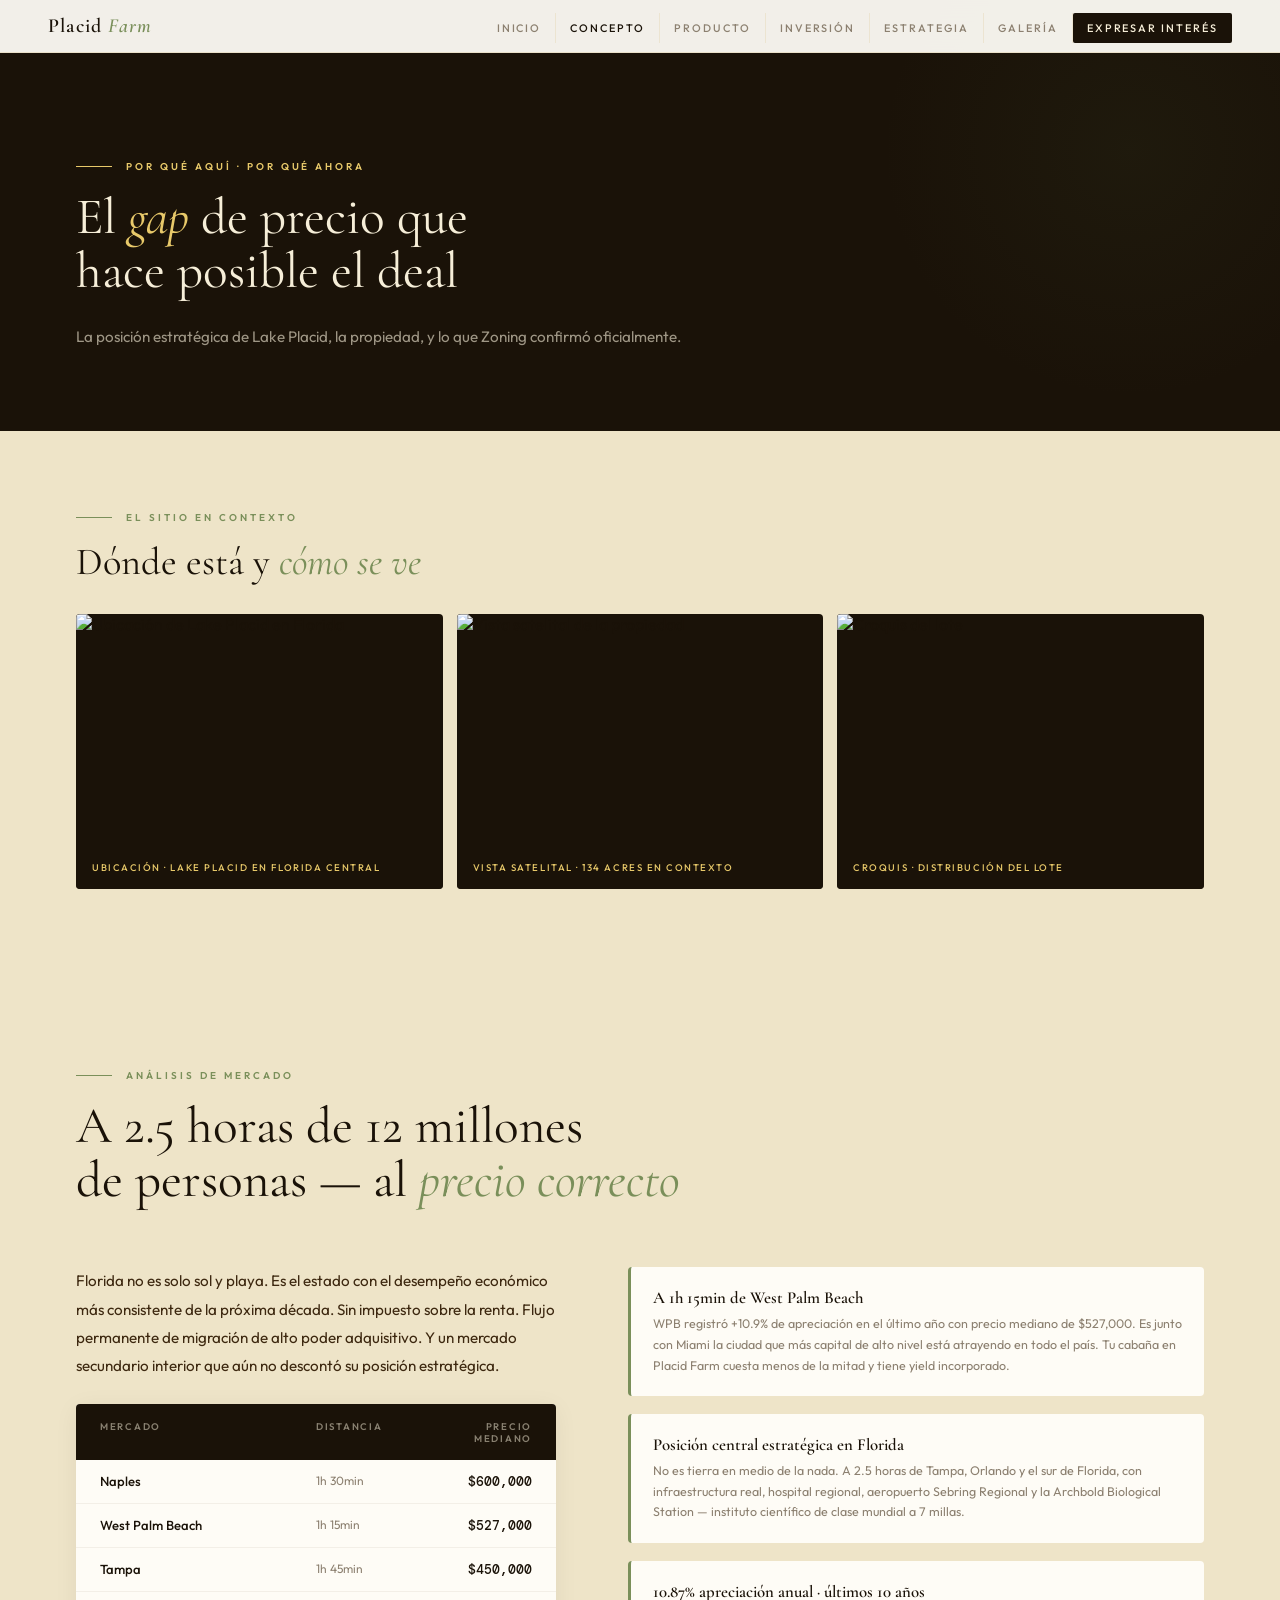
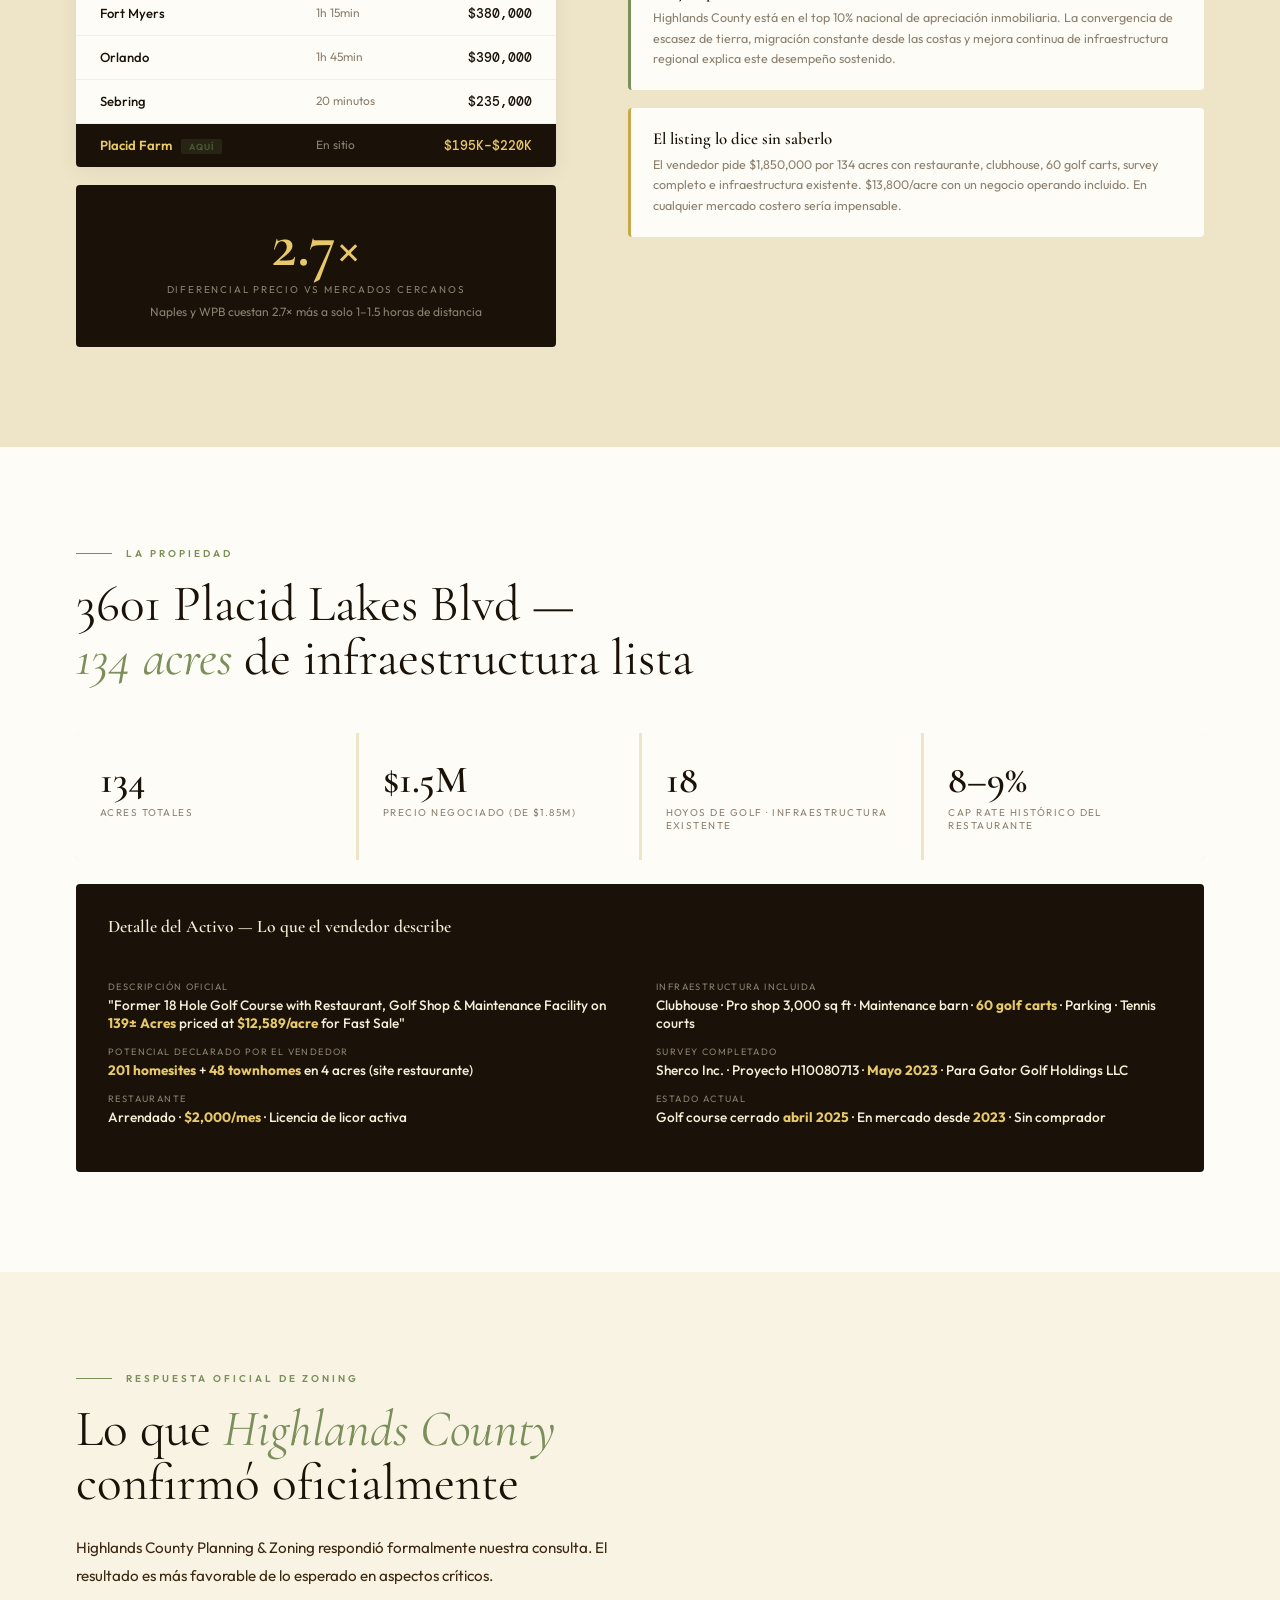
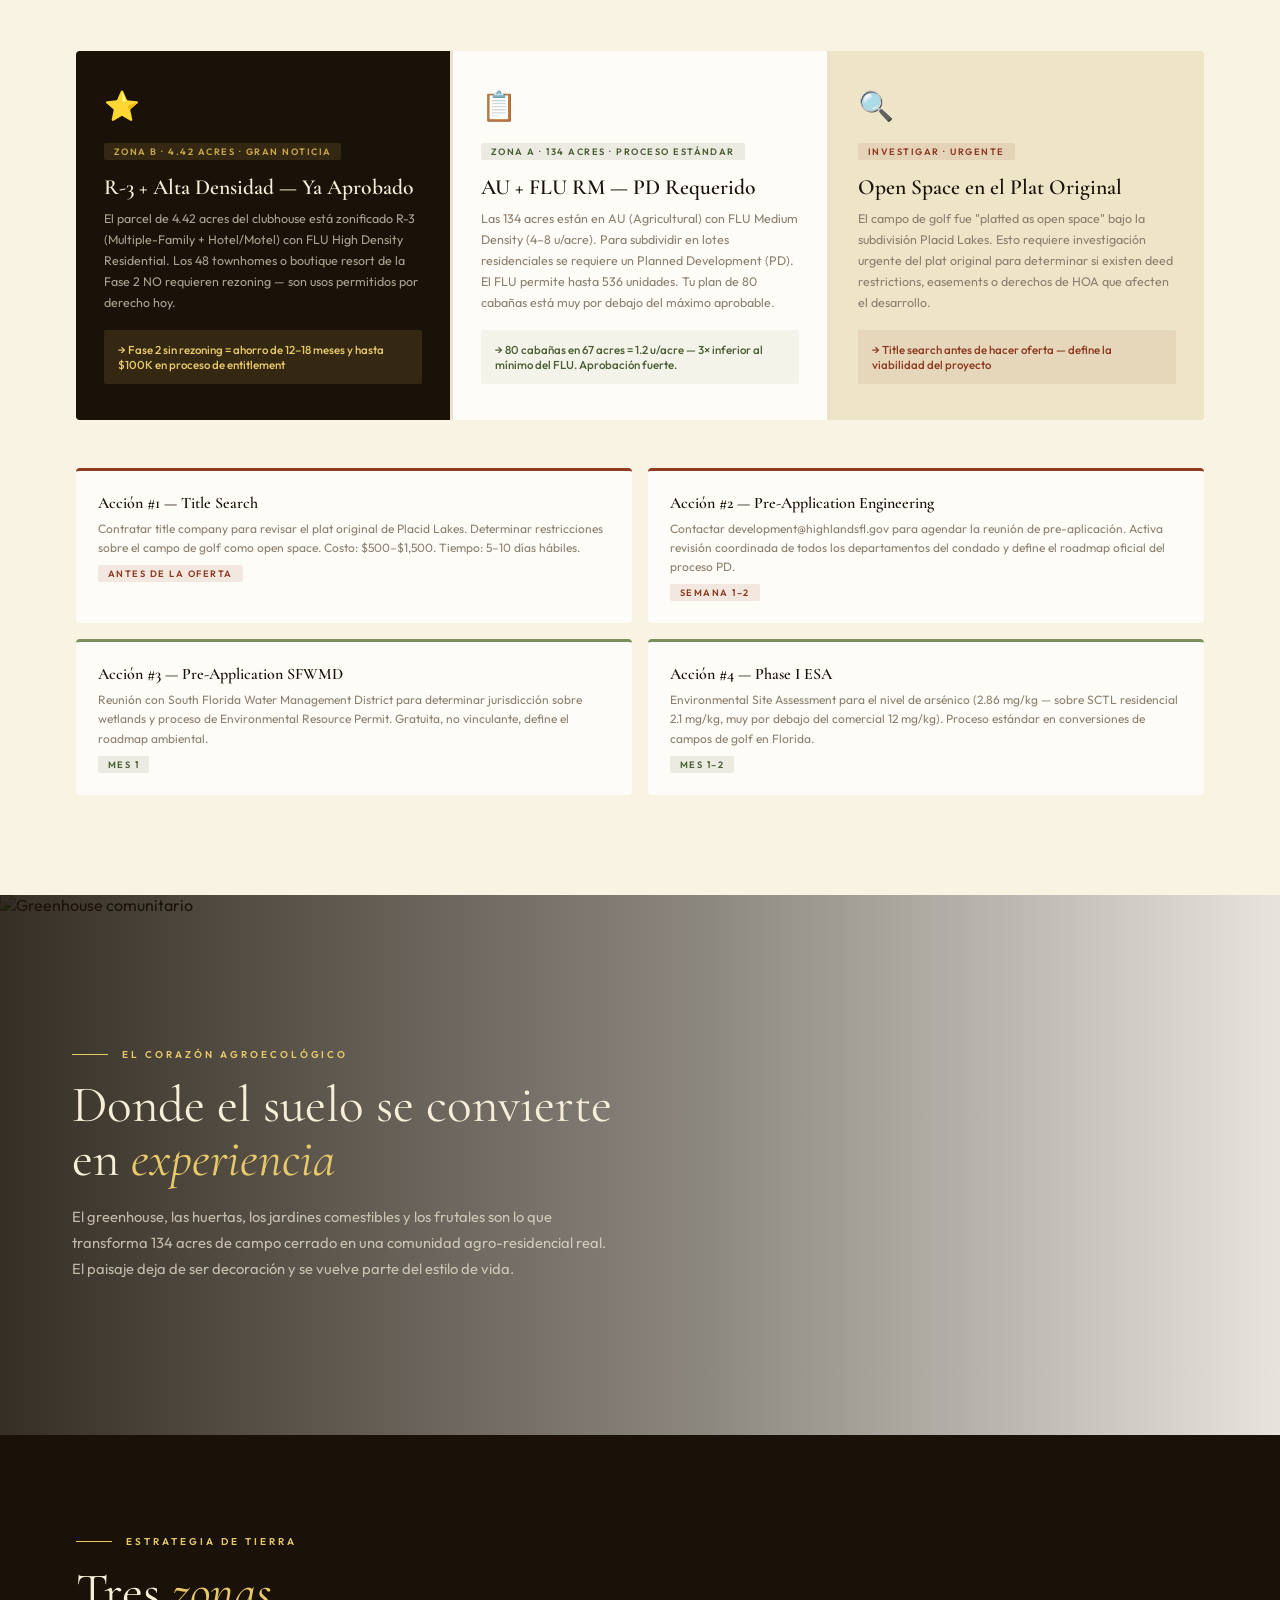
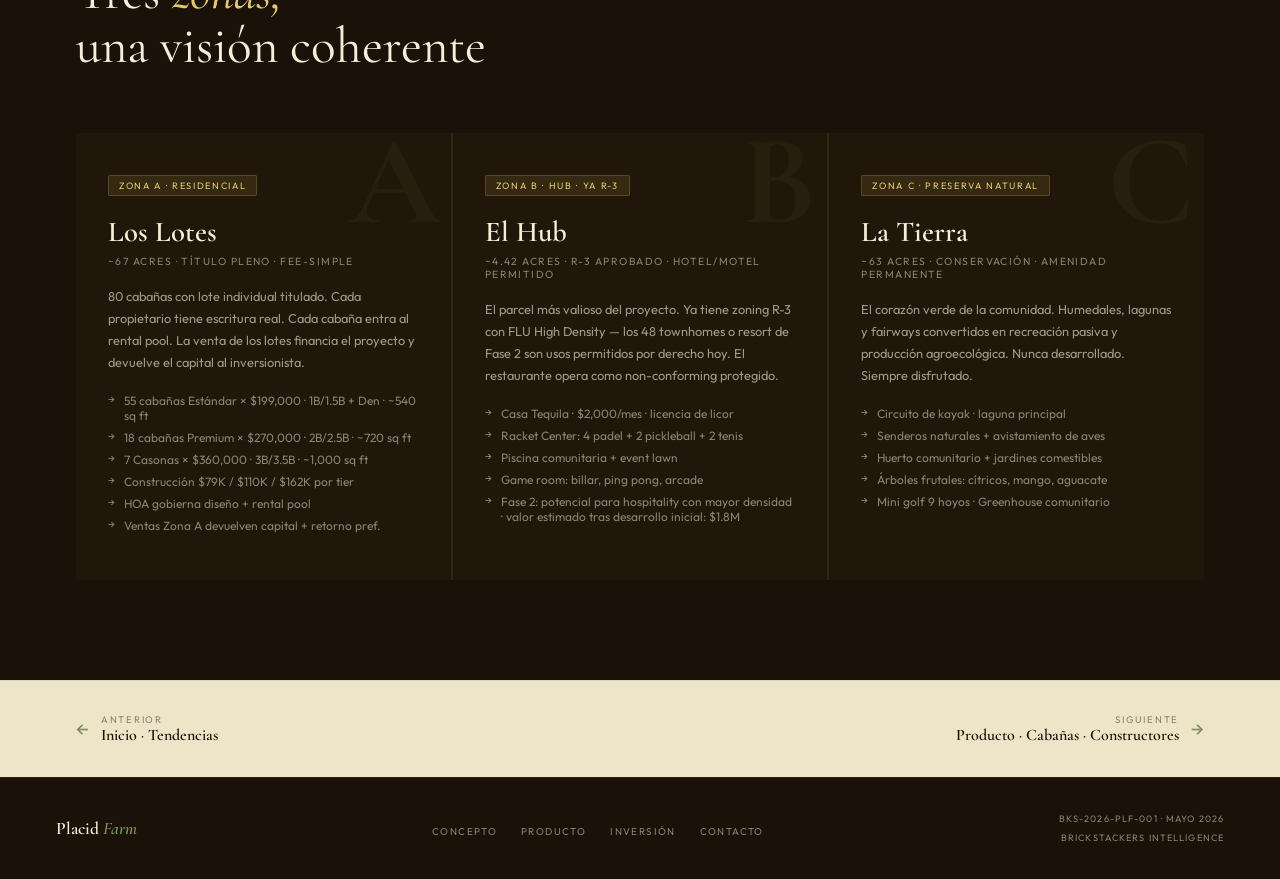
==== commit a123d1e0: "modelo financiero Camino A — mix 55/18/7" ====
--- a/concepto.html
+++ b/concepto.html
@@ -4,6 +4,23 @@
 <meta charset="UTF-8">
 <meta name="viewport" content="width=device-width, initial-scale=1.0">
 <title>Placid Farm — Concepto e Inversión</title>
+<!-- Favicon -->
+<link rel="icon" type="image/png" sizes="32x32" href="https://res.cloudinary.com/df9mz9qei/image/upload/w_32,h_32,c_fill,q_auto/v1779254024/31085FDB-B945-452B-887D-D3802CEEFC55_paydjs.png">
+<link rel="icon" type="image/png" sizes="192x192" href="https://res.cloudinary.com/df9mz9qei/image/upload/w_192,h_192,c_fill,q_auto/v1779254024/31085FDB-B945-452B-887D-D3802CEEFC55_paydjs.png">
+<link rel="apple-touch-icon" sizes="180x180" href="https://res.cloudinary.com/df9mz9qei/image/upload/w_180,h_180,c_fill,q_auto/v1779254024/31085FDB-B945-452B-887D-D3802CEEFC55_paydjs.png">
+<!-- Open Graph -->
+<meta property="og:type" content="website">
+<meta property="og:site_name" content="Placid Farm · Brickstackers">
+<meta property="og:title" content="Placid Farm — Concepto e Inversión">
+<meta property="og:description" content="El gap de precio que hace posible el deal. Lake Placid, Florida · 134 acres · zoning confirmado.">
+<meta property="og:image" content="https://res.cloudinary.com/df9mz9qei/image/upload/w_1200,h_630,c_fill,g_auto,q_auto/v1779254024/31085FDB-B945-452B-887D-D3802CEEFC55_paydjs.png">
+<meta property="og:image:width" content="1200">
+<meta property="og:image:height" content="630">
+<!-- Twitter Card -->
+<meta name="twitter:card" content="summary_large_image">
+<meta name="twitter:title" content="Placid Farm — Concepto e Inversión">
+<meta name="twitter:description" content="El gap de precio que hace posible el deal. 134 acres en Lake Placid, Florida.">
+<meta name="twitter:image" content="https://res.cloudinary.com/df9mz9qei/image/upload/w_1200,h_630,c_fill,g_auto,q_auto/v1779254024/31085FDB-B945-452B-887D-D3802CEEFC55_paydjs.png">
 <link rel="stylesheet" href="shared.css">
 <style>
 /* GAP DE PRECIO */
@@ -99,7 +116,9 @@
   .listing-box-title{grid-column:auto}
   .zoning-grid,.zones-grid{grid-template-columns:1fr}
   .zoning-actions{grid-template-columns:1fr}
-  .loc-grid{grid-template-columns:1fr}
+  .loc-grid{grid-template-columns:1fr;gap:18px}
+  .loc-item{aspect-ratio:auto;background:transparent}
+  .loc-item img{height:auto;object-fit:contain}
   .concept-feature{height:auto;min-height:0}
   .cf-overlay{position:relative;padding:48px 24px;background:rgba(26,18,8,0.82)}
 }
@@ -318,9 +337,10 @@
         <div class="zone-acres">~67 acres · Título Pleno · Fee-Simple</div>
         <p class="zone-desc">80 cabañas con lote individual titulado. Cada propietario tiene escritura real. Cada cabaña entra al rental pool. La venta de los lotes financia el proyecto y devuelve el capital al inversionista.</p>
         <ul class="zone-items">
-          <li>65 cabañas estándar × $195,000</li>
-          <li>15 cabañas premium × $220,000 (vista lago)</li>
-          <li>Construcción por Preferred Builder @ $95,000</li>
+          <li>55 cabañas Estándar × $199,000 · 1B/1.5B + Den · ~540 sq ft</li>
+          <li>18 cabañas Premium × $270,000 · 2B/2.5B · ~720 sq ft</li>
+          <li>7 Casonas × $360,000 · 3B/3.5B · ~1,000 sq ft</li>
+          <li>Construcción $79K / $110K / $162K por tier</li>
           <li>HOA gobierna diseño + rental pool</li>
           <li>Ventas Zona A devuelven capital + retorno pref.</li>
         </ul>
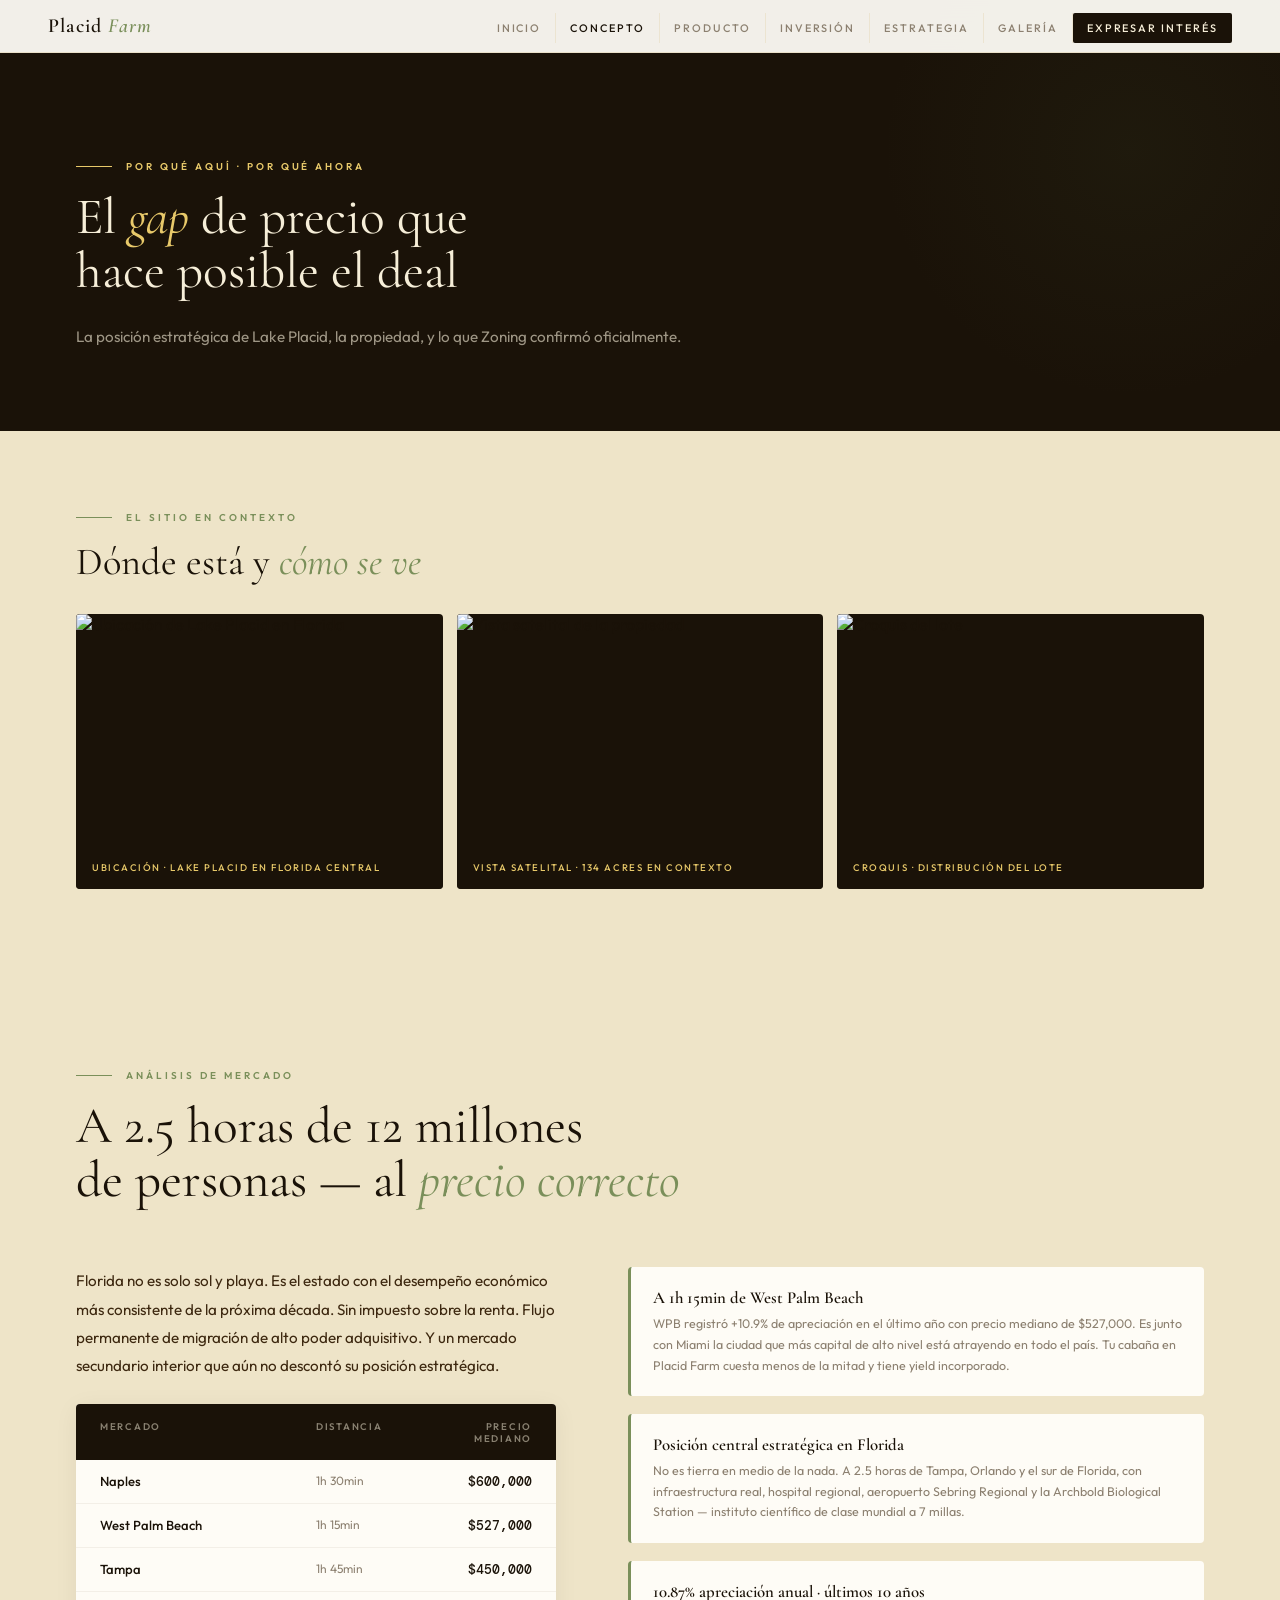
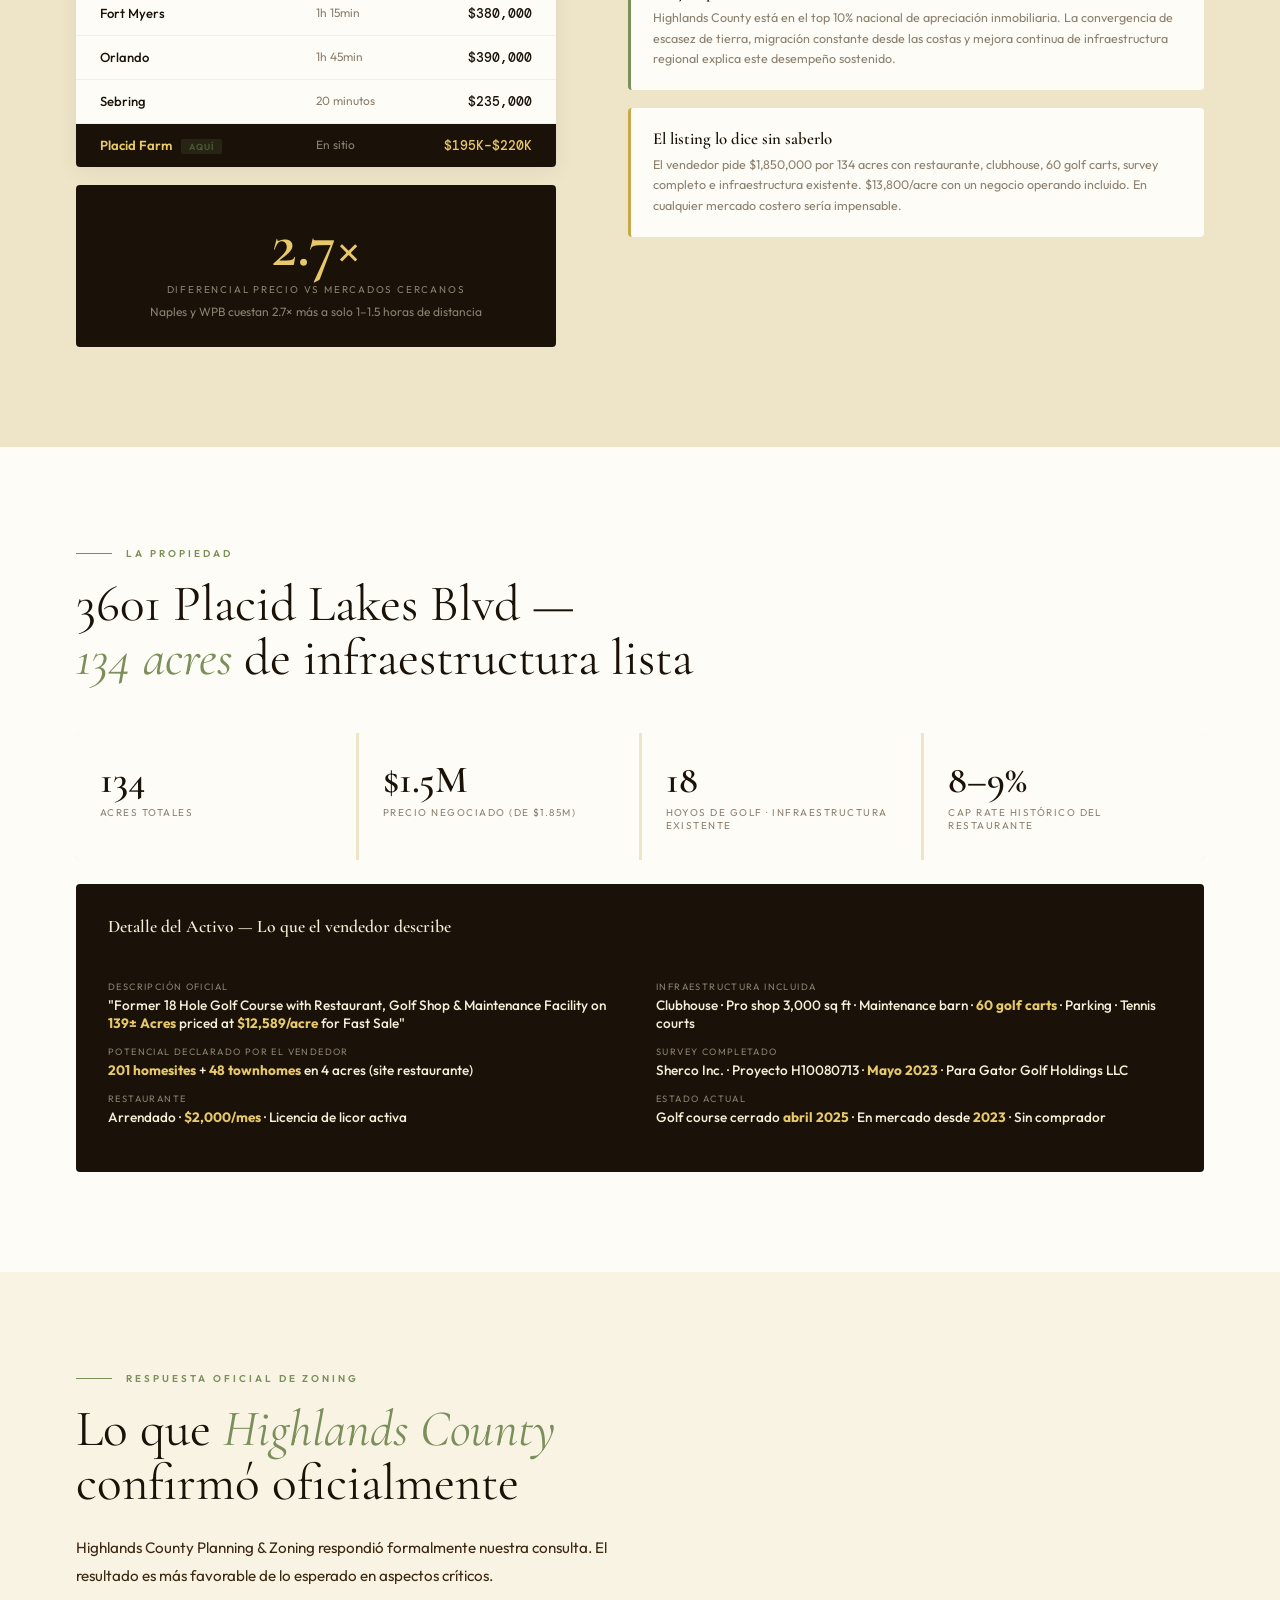
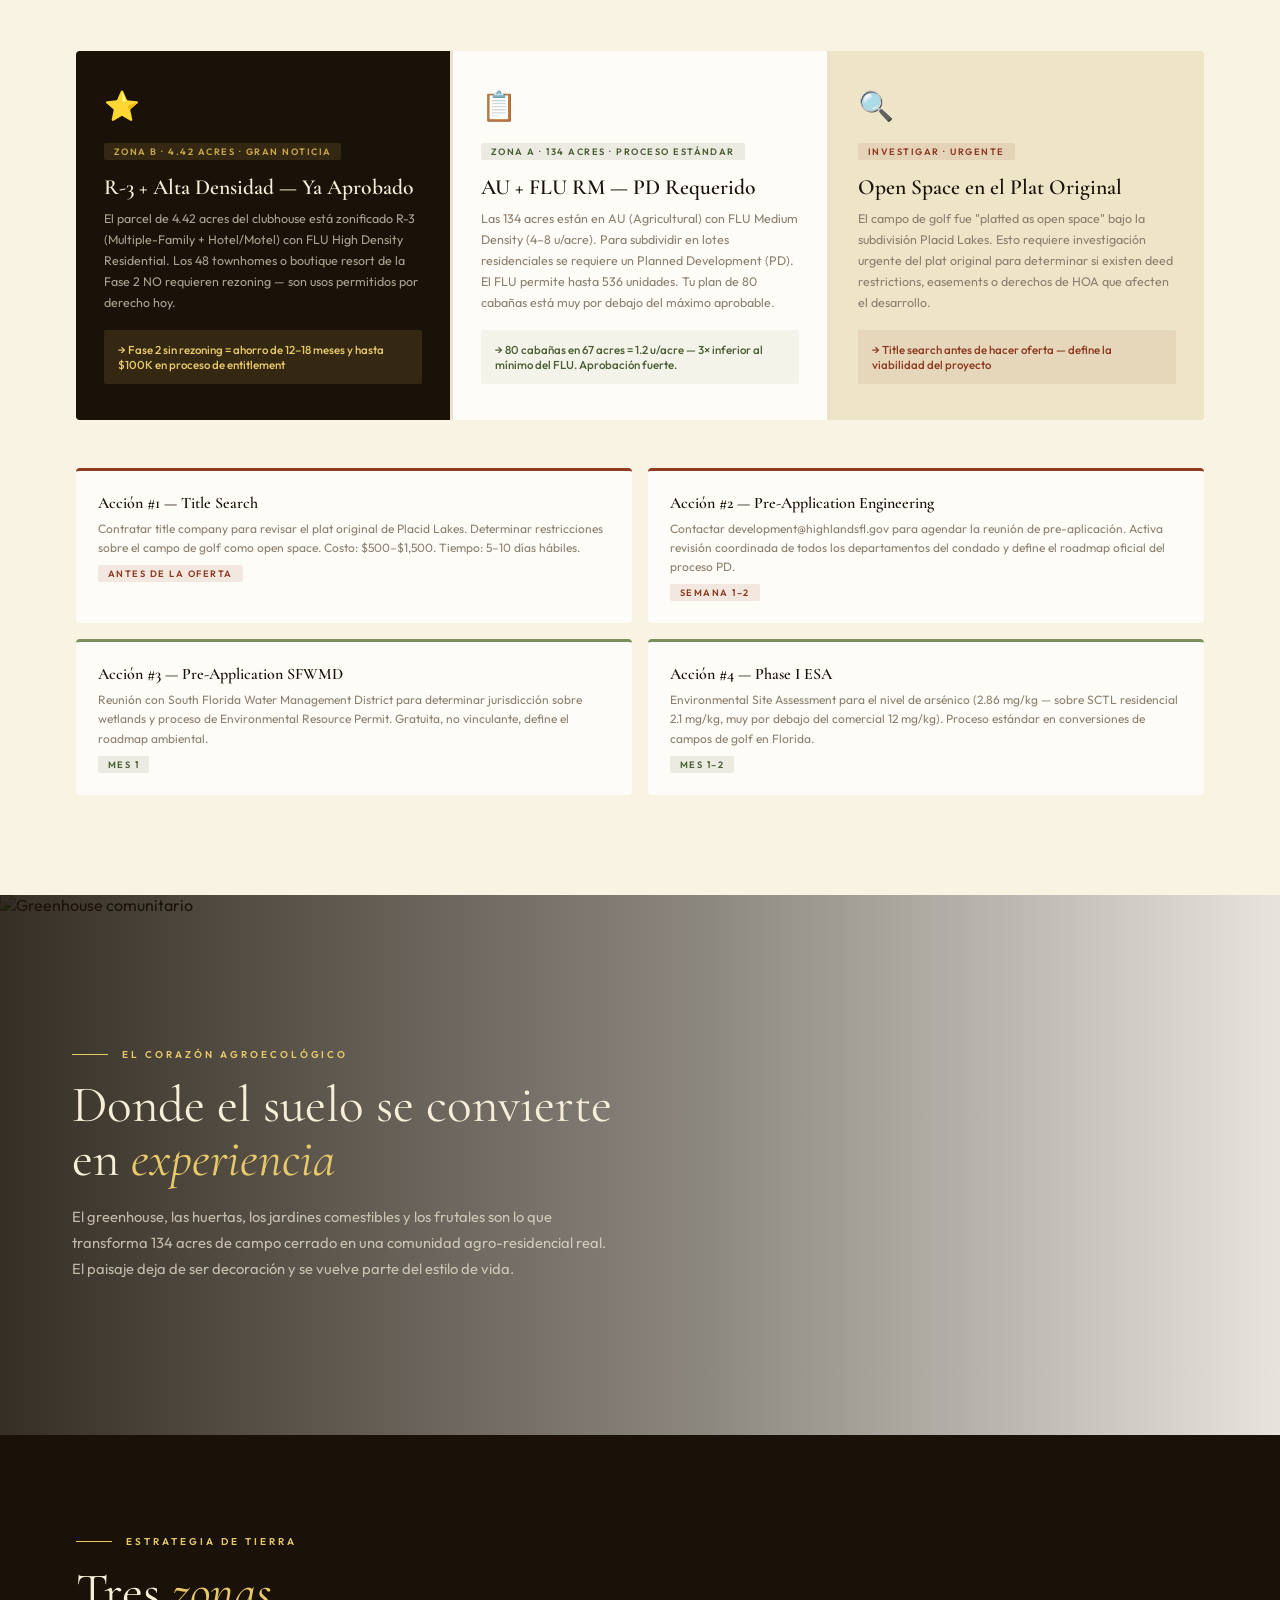
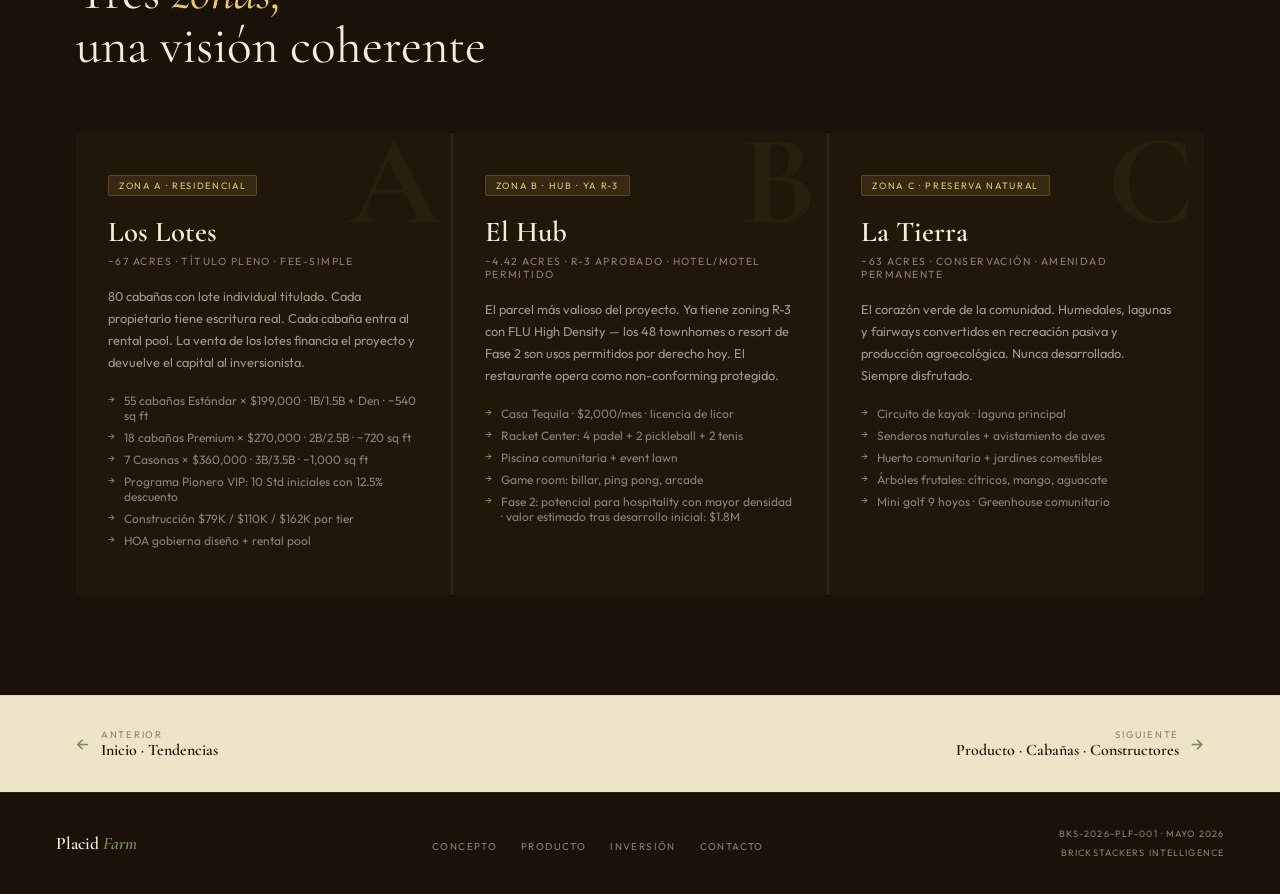
==== commit 7ab7dcb2: "Modelo asociativo definitivo · capital $2M + línea standby $500K + VIP program Refactor mayor del mo" ====
--- a/concepto.html
+++ b/concepto.html
@@ -340,9 +340,9 @@
           <li>55 cabañas Estándar × $199,000 · 1B/1.5B + Den · ~540 sq ft</li>
           <li>18 cabañas Premium × $270,000 · 2B/2.5B · ~720 sq ft</li>
           <li>7 Casonas × $360,000 · 3B/3.5B · ~1,000 sq ft</li>
+          <li>Programa Pionero VIP: 10 Std iniciales con 12.5% descuento</li>
           <li>Construcción $79K / $110K / $162K por tier</li>
           <li>HOA gobierna diseño + rental pool</li>
-          <li>Ventas Zona A devuelven capital + retorno pref.</li>
         </ul>
       </div>
       <div class="zone-card reveal">
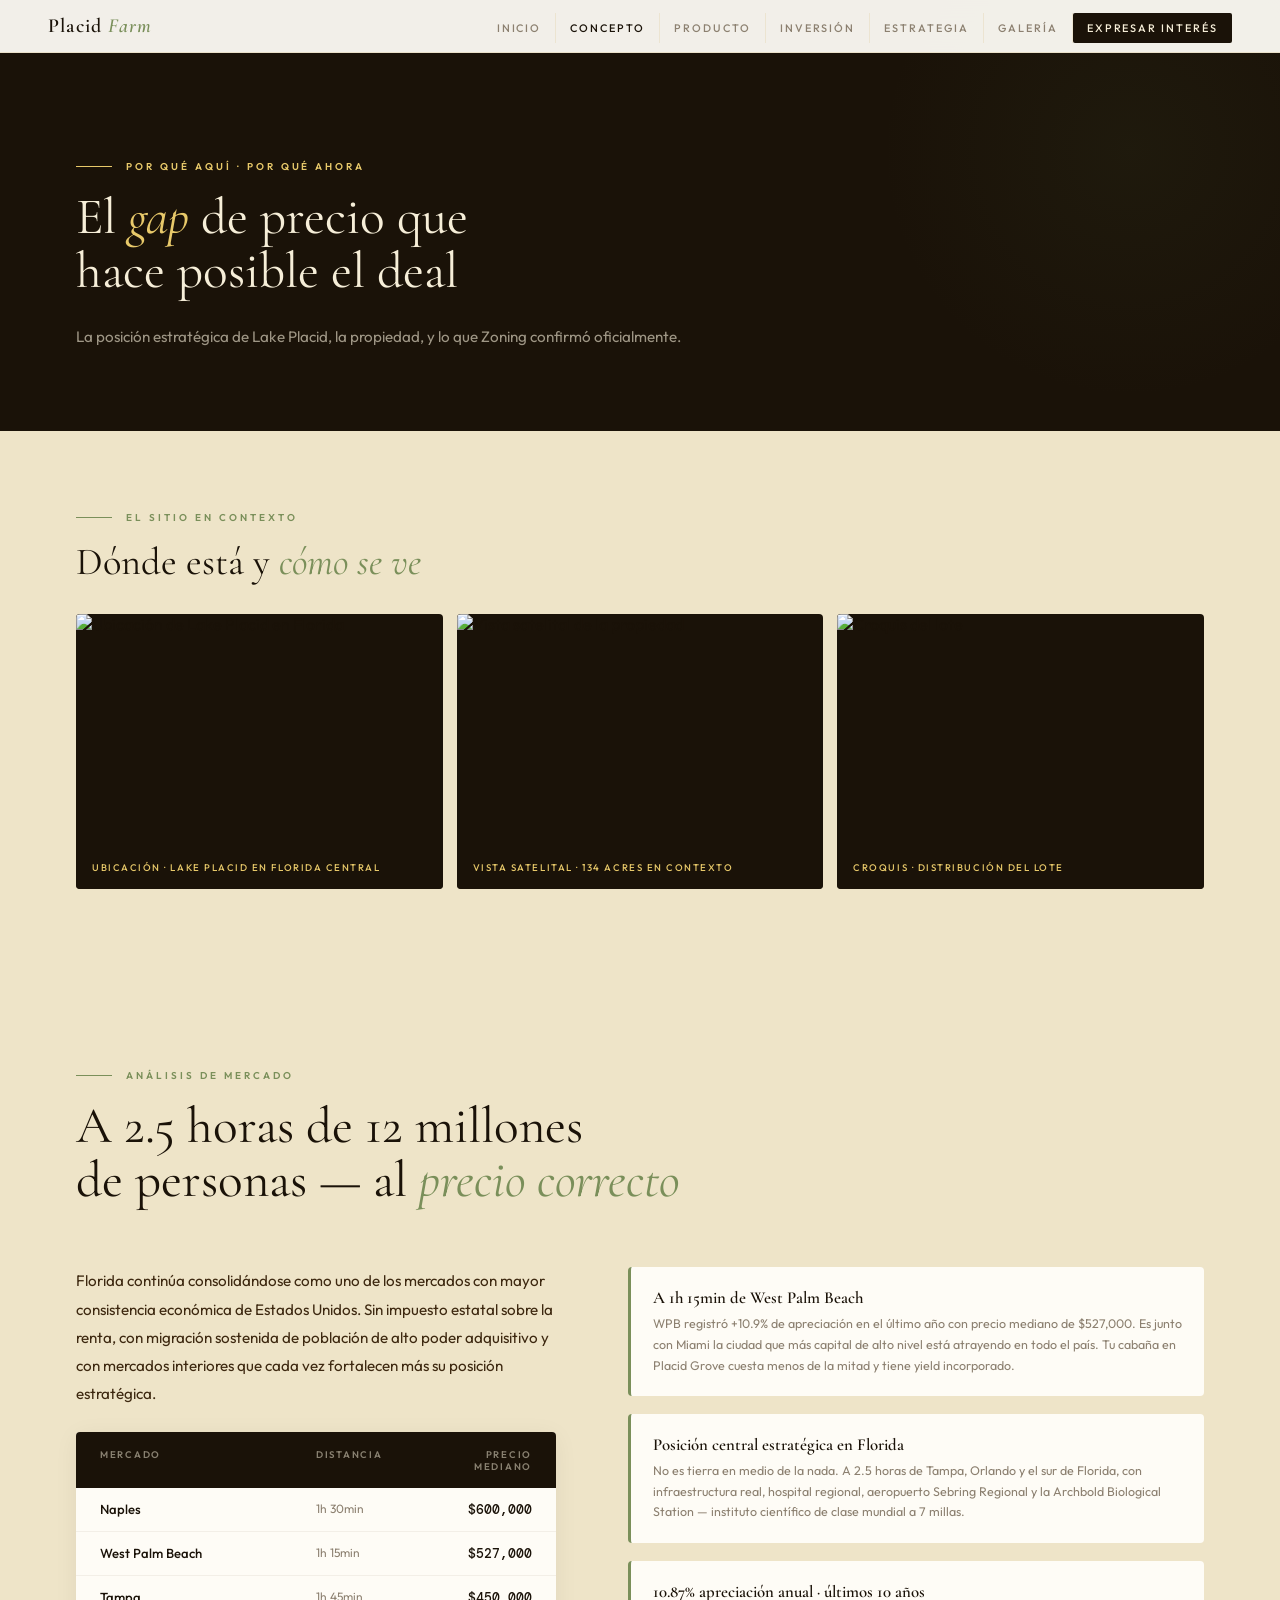
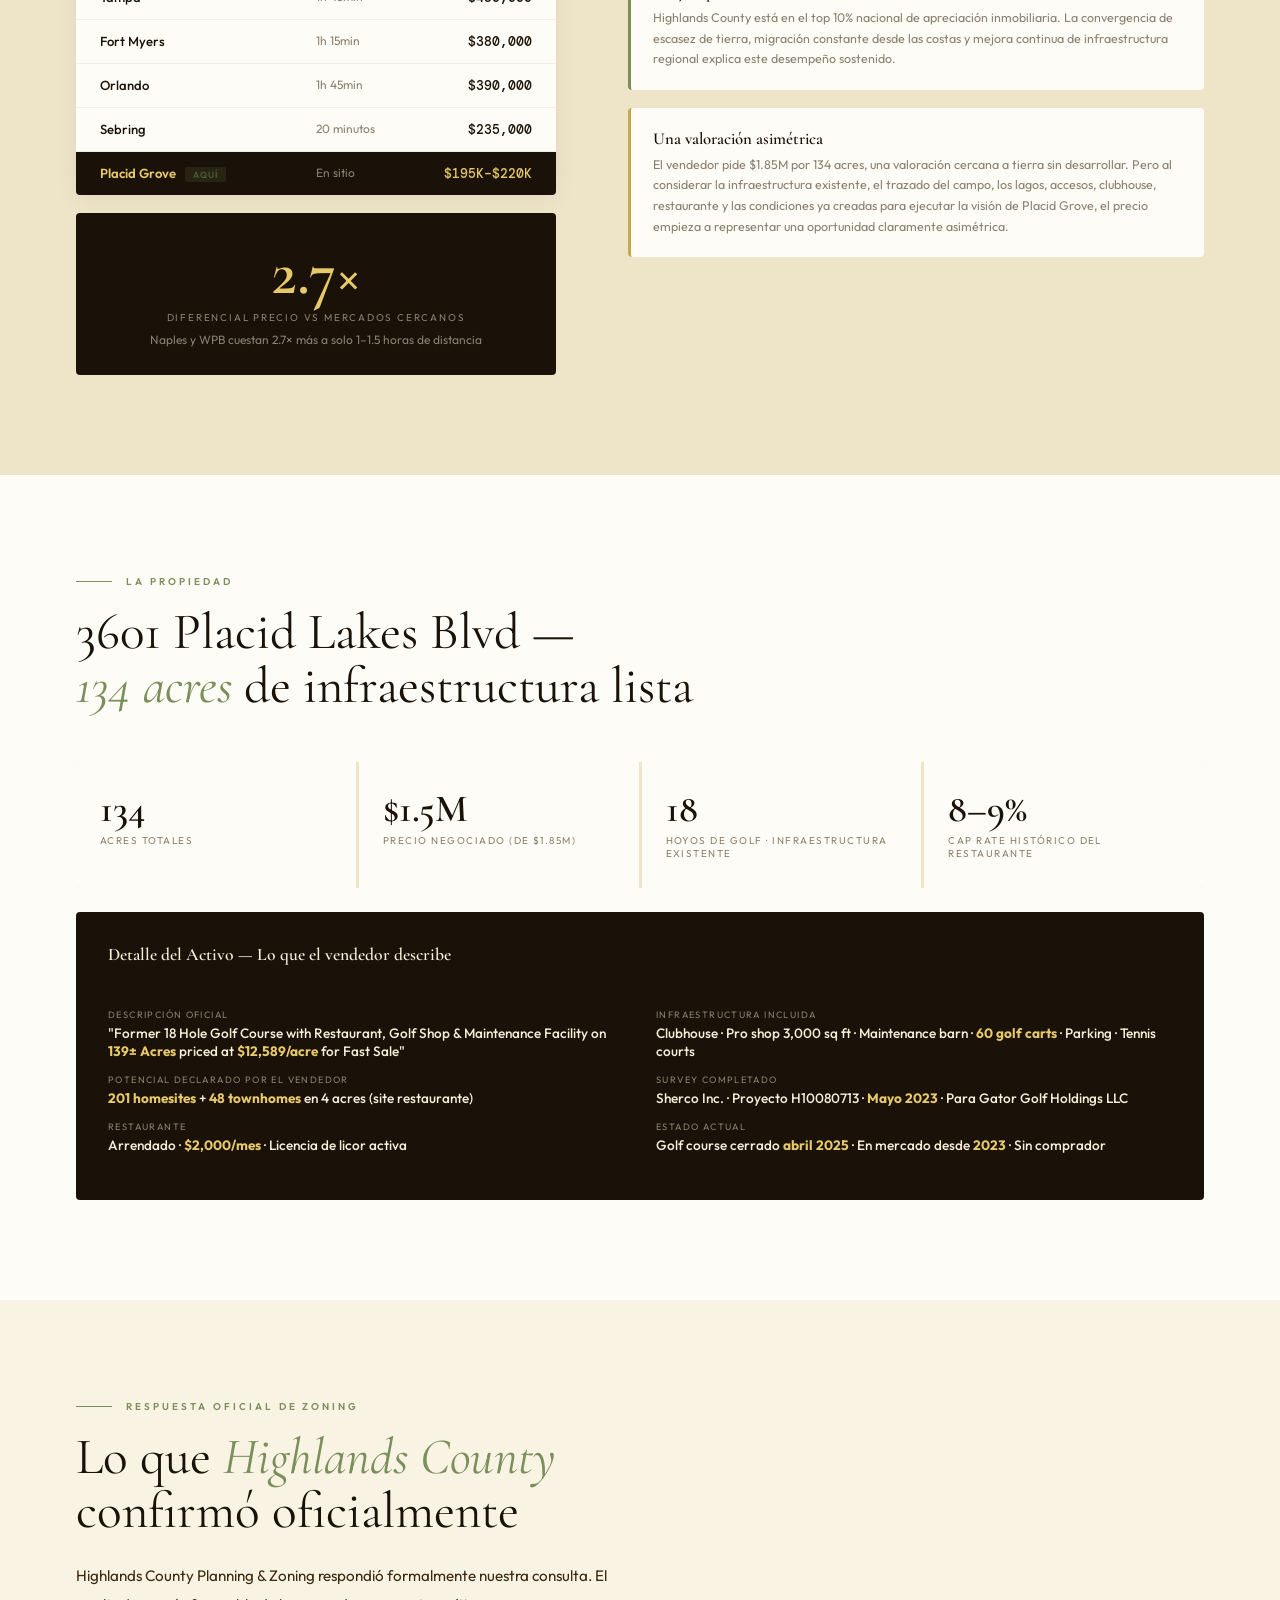
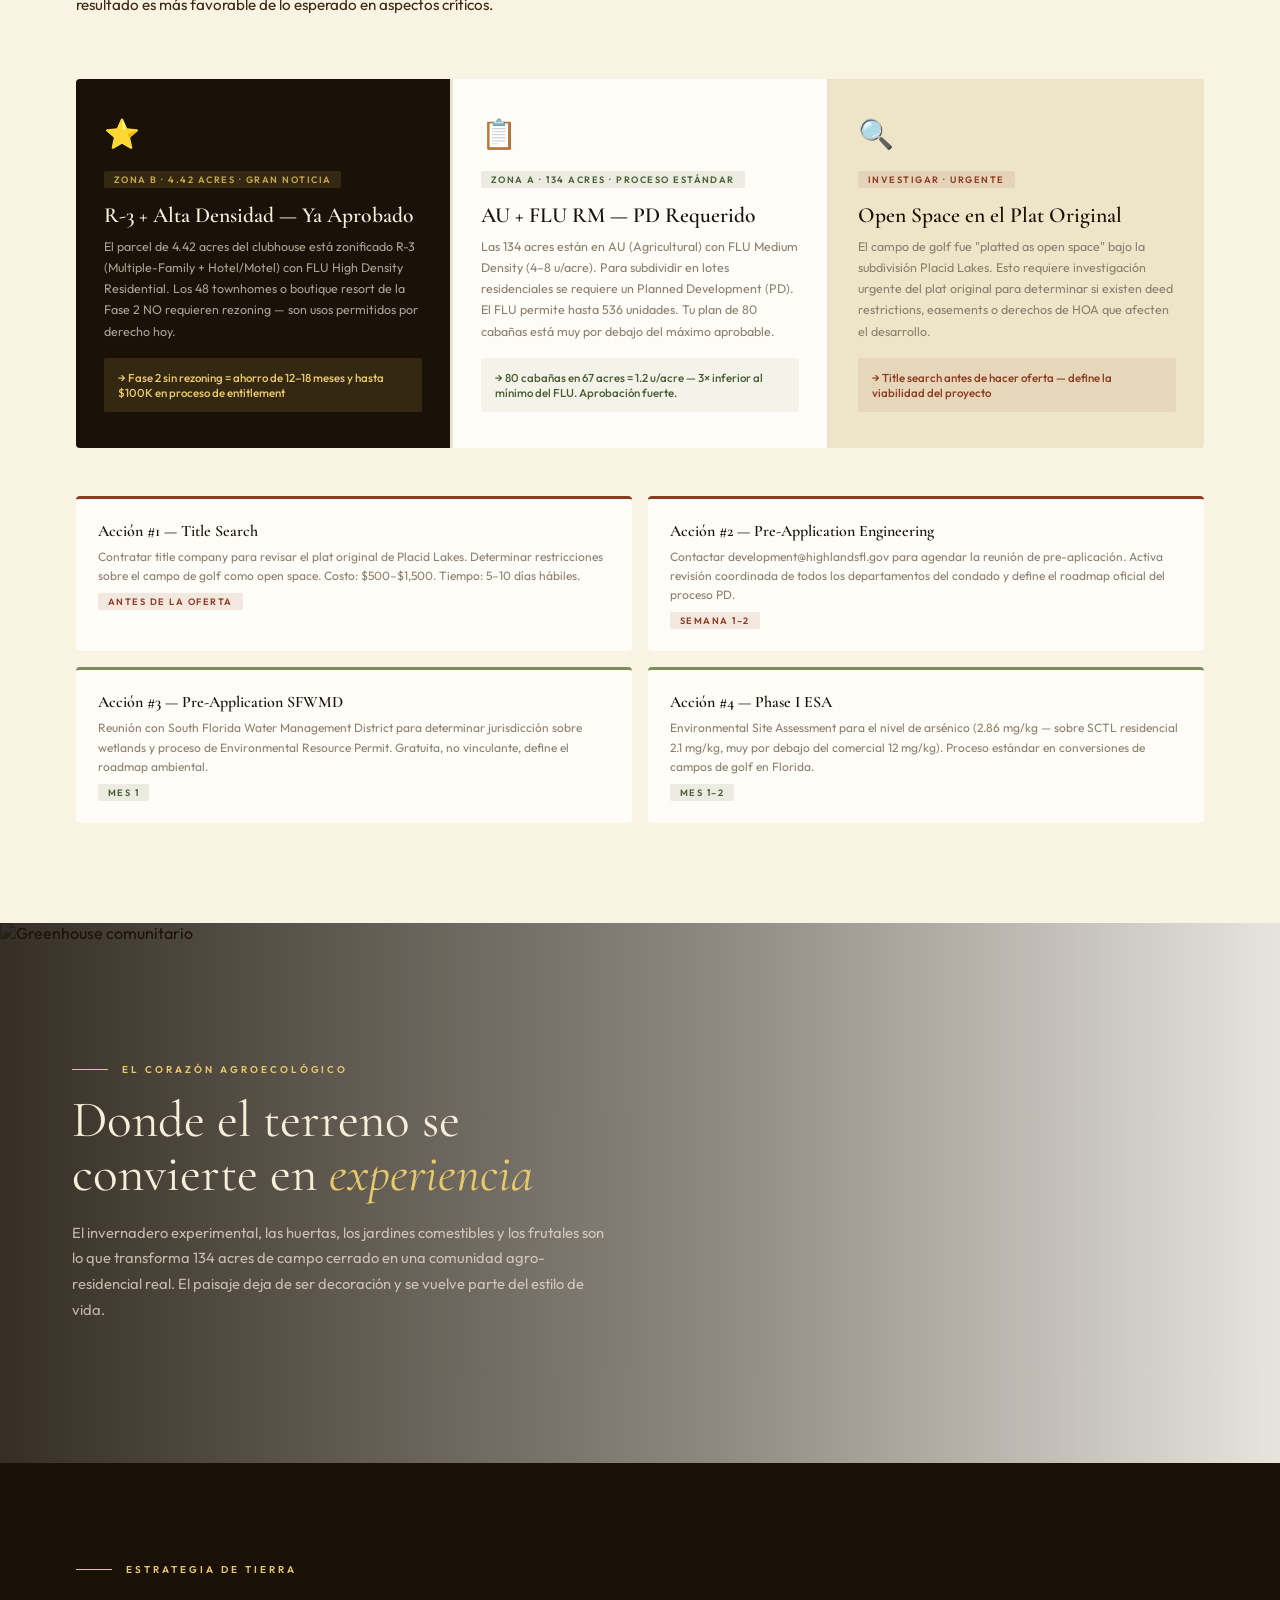
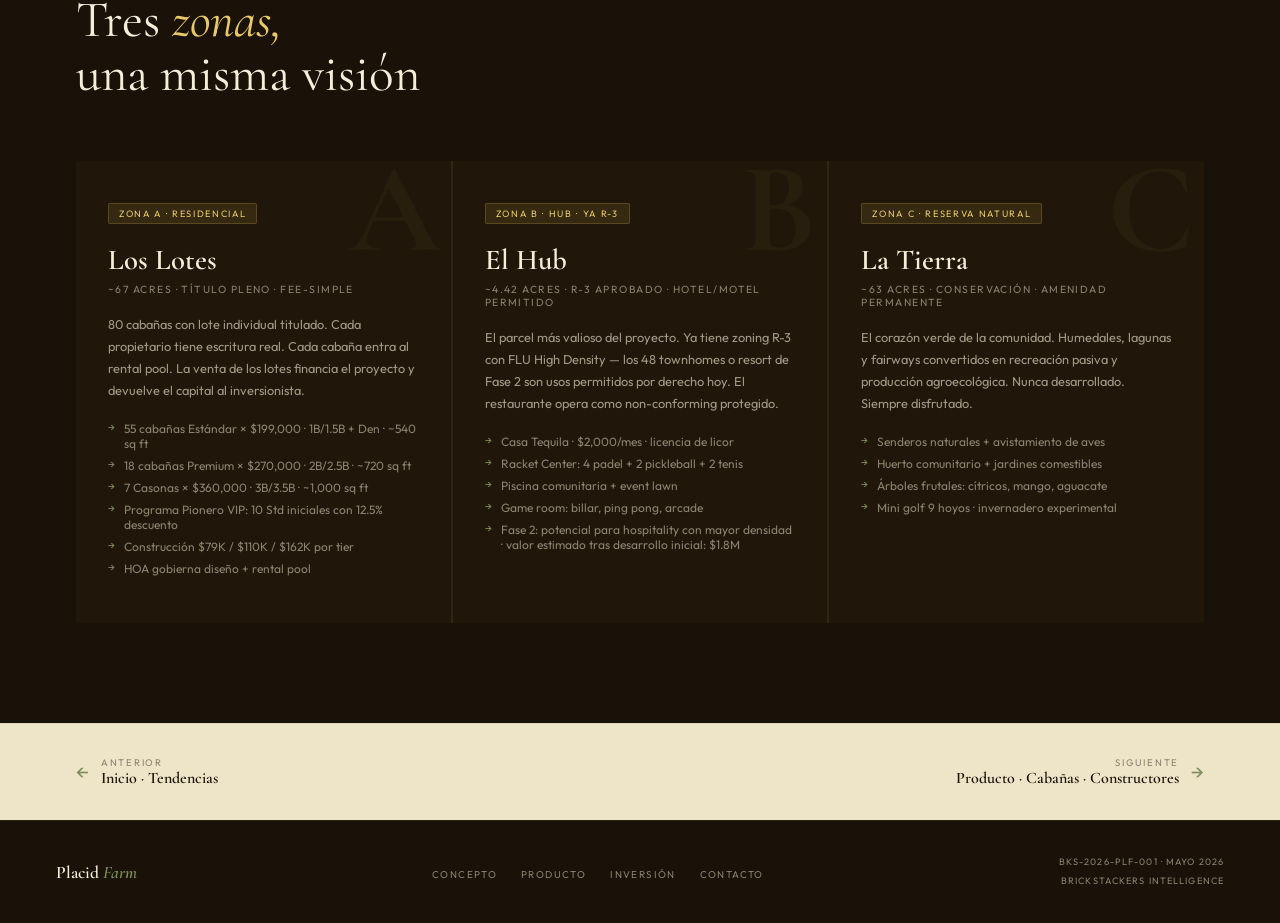
==== commit 19d05cab: "Rename Placid Farm → Placid Grove + ajustes de copy + mobile + limpieza - Rename masivo: Placid Farm" ====
--- a/concepto.html
+++ b/concepto.html
@@ -3,22 +3,22 @@
 <head>
 <meta charset="UTF-8">
 <meta name="viewport" content="width=device-width, initial-scale=1.0">
-<title>Placid Farm — Concepto e Inversión</title>
+<title>Placid Grove — Concepto e Inversión</title>
 <!-- Favicon -->
 <link rel="icon" type="image/png" sizes="32x32" href="https://res.cloudinary.com/df9mz9qei/image/upload/w_32,h_32,c_fill,q_auto/v1779254024/31085FDB-B945-452B-887D-D3802CEEFC55_paydjs.png">
 <link rel="icon" type="image/png" sizes="192x192" href="https://res.cloudinary.com/df9mz9qei/image/upload/w_192,h_192,c_fill,q_auto/v1779254024/31085FDB-B945-452B-887D-D3802CEEFC55_paydjs.png">
 <link rel="apple-touch-icon" sizes="180x180" href="https://res.cloudinary.com/df9mz9qei/image/upload/w_180,h_180,c_fill,q_auto/v1779254024/31085FDB-B945-452B-887D-D3802CEEFC55_paydjs.png">
 <!-- Open Graph -->
 <meta property="og:type" content="website">
-<meta property="og:site_name" content="Placid Farm · Brickstackers">
-<meta property="og:title" content="Placid Farm — Concepto e Inversión">
+<meta property="og:site_name" content="Placid Grove · Brickstackers">
+<meta property="og:title" content="Placid Grove — Concepto e Inversión">
 <meta property="og:description" content="El gap de precio que hace posible el deal. Lake Placid, Florida · 134 acres · zoning confirmado.">
 <meta property="og:image" content="https://res.cloudinary.com/df9mz9qei/image/upload/w_1200,h_630,c_fill,g_auto,q_auto/v1779254024/31085FDB-B945-452B-887D-D3802CEEFC55_paydjs.png">
 <meta property="og:image:width" content="1200">
 <meta property="og:image:height" content="630">
 <!-- Twitter Card -->
 <meta name="twitter:card" content="summary_large_image">
-<meta name="twitter:title" content="Placid Farm — Concepto e Inversión">
+<meta name="twitter:title" content="Placid Grove — Concepto e Inversión">
 <meta name="twitter:description" content="El gap de precio que hace posible el deal. 134 acres en Lake Placid, Florida.">
 <meta name="twitter:image" content="https://res.cloudinary.com/df9mz9qei/image/upload/w_1200,h_630,c_fill,g_auto,q_auto/v1779254024/31085FDB-B945-452B-887D-D3802CEEFC55_paydjs.png">
 <link rel="stylesheet" href="shared.css">
@@ -178,7 +178,7 @@
     <h2 class="s-title reveal">A 2.5 horas de 12 millones<br>de personas — al <em>precio correcto</em></h2>
     <div class="gap-grid">
       <div class="reveal">
-        <p class="s-body" style="margin-bottom:24px">Florida no es solo sol y playa. Es el estado con el desempeño económico más consistente de la próxima década. Sin impuesto sobre la renta. Flujo permanente de migración de alto poder adquisitivo. Y un mercado secundario interior que aún no descontó su posición estratégica.</p>
+        <p class="s-body" style="margin-bottom:24px">Florida continúa consolidándose como uno de los mercados con mayor consistencia económica de Estados Unidos. Sin impuesto estatal sobre la renta, con migración sostenida de población de alto poder adquisitivo y con mercados interiores que cada vez fortalecen más su posición estratégica.</p>
         <div class="gap-table-wrap">
           <div class="gap-table-header">
             <div class="gap-th">Mercado</div>
@@ -192,7 +192,7 @@
           <div class="gap-row"><div class="gap-city">Orlando</div><div class="gap-dist">1h 45min</div><div class="gap-price">$390,000</div></div>
           <div class="gap-row"><div class="gap-city">Sebring</div><div class="gap-dist">20 minutos</div><div class="gap-price">$235,000</div></div>
           <div class="gap-row placid-row">
-            <div class="gap-city">Placid Farm <span class="gap-badge">AQUÍ</span></div>
+            <div class="gap-city">Placid Grove <span class="gap-badge">AQUÍ</span></div>
             <div class="gap-dist">En sitio</div>
             <div class="gap-price">$195K–$220K</div>
           </div>
@@ -206,7 +206,7 @@
       <div class="gap-insights reveal">
         <div class="gap-insight">
           <h4>A 1h 15min de West Palm Beach</h4>
-          <p>WPB registró +10.9% de apreciación en el último año con precio mediano de $527,000. Es junto con Miami la ciudad que más capital de alto nivel está atrayendo en todo el país. Tu cabaña en Placid Farm cuesta menos de la mitad y tiene yield incorporado.</p>
+          <p>WPB registró +10.9% de apreciación en el último año con precio mediano de $527,000. Es junto con Miami la ciudad que más capital de alto nivel está atrayendo en todo el país. Tu cabaña en Placid Grove cuesta menos de la mitad y tiene yield incorporado.</p>
         </div>
         <div class="gap-insight">
           <h4>Posición central estratégica en Florida</h4>
@@ -217,8 +217,8 @@
           <p>Highlands County está en el top 10% nacional de apreciación inmobiliaria. La convergencia de escasez de tierra, migración constante desde las costas y mejora continua de infraestructura regional explica este desempeño sostenido.</p>
         </div>
         <div class="gap-insight" style="border-left-color:var(--straw)">
-          <h4>El listing lo dice sin saberlo</h4>
-          <p>El vendedor pide $1,850,000 por 134 acres con restaurante, clubhouse, 60 golf carts, survey completo e infraestructura existente. $13,800/acre con un negocio operando incluido. En cualquier mercado costero sería impensable.</p>
+          <h4>Una valoración asimétrica</h4>
+          <p>El vendedor pide $1.85M por 134 acres, una valoración cercana a tierra sin desarrollar. Pero al considerar la infraestructura existente, el trazado del campo, los lagos, accesos, clubhouse, restaurante y las condiciones ya creadas para ejecutar la visión de Placid Grove, el precio empieza a representar una oportunidad claramente asimétrica.</p>
         </div>
       </div>
     </div>
@@ -318,8 +318,8 @@
   <div class="cf-overlay">
     <div class="cf-text">
       <div class="s-label gold">El corazón agroecológico</div>
-      <h2 class="cf-title">Donde el suelo se convierte en <em>experiencia</em></h2>
-      <p class="cf-body">El greenhouse, las huertas, los jardines comestibles y los frutales son lo que transforma 134 acres de campo cerrado en una comunidad agro-residencial real. El paisaje deja de ser decoración y se vuelve parte del estilo de vida.</p>
+      <h2 class="cf-title">Donde el terreno se convierte en <em>experiencia</em></h2>
+      <p class="cf-body">El invernadero experimental, las huertas, los jardines comestibles y los frutales son lo que transforma 134 acres de campo cerrado en una comunidad agro-residencial real. El paisaje deja de ser decoración y se vuelve parte del estilo de vida.</p>
     </div>
   </div>
 </section>
@@ -328,7 +328,7 @@
 <section class="zones">
   <div class="container">
     <div class="s-label gold">Estrategia de Tierra</div>
-    <h2 class="s-title light">Tres <em>zonas,</em><br>una visión coherente</h2>
+    <h2 class="s-title light">Tres <em>zonas,</em><br>una misma visión</h2>
     <div class="zones-grid">
       <div class="zone-card reveal">
         <div class="zone-letter">A</div>
@@ -361,16 +361,15 @@
       </div>
       <div class="zone-card reveal">
         <div class="zone-letter">C</div>
-        <div class="zone-tag">Zona C · Preserva Natural</div>
+        <div class="zone-tag">Zona C · Reserva Natural</div>
         <h3 class="zone-title">La Tierra</h3>
         <div class="zone-acres">~63 acres · Conservación · Amenidad Permanente</div>
         <p class="zone-desc">El corazón verde de la comunidad. Humedales, lagunas y fairways convertidos en recreación pasiva y producción agroecológica. Nunca desarrollado. Siempre disfrutado.</p>
         <ul class="zone-items">
-          <li>Circuito de kayak · laguna principal</li>
           <li>Senderos naturales + avistamiento de aves</li>
           <li>Huerto comunitario + jardines comestibles</li>
           <li>Árboles frutales: cítricos, mango, aguacate</li>
-          <li>Mini golf 9 hoyos · Greenhouse comunitario</li>
+          <li>Mini golf 9 hoyos · invernadero experimental</li>
         </ul>
       </div>
     </div>
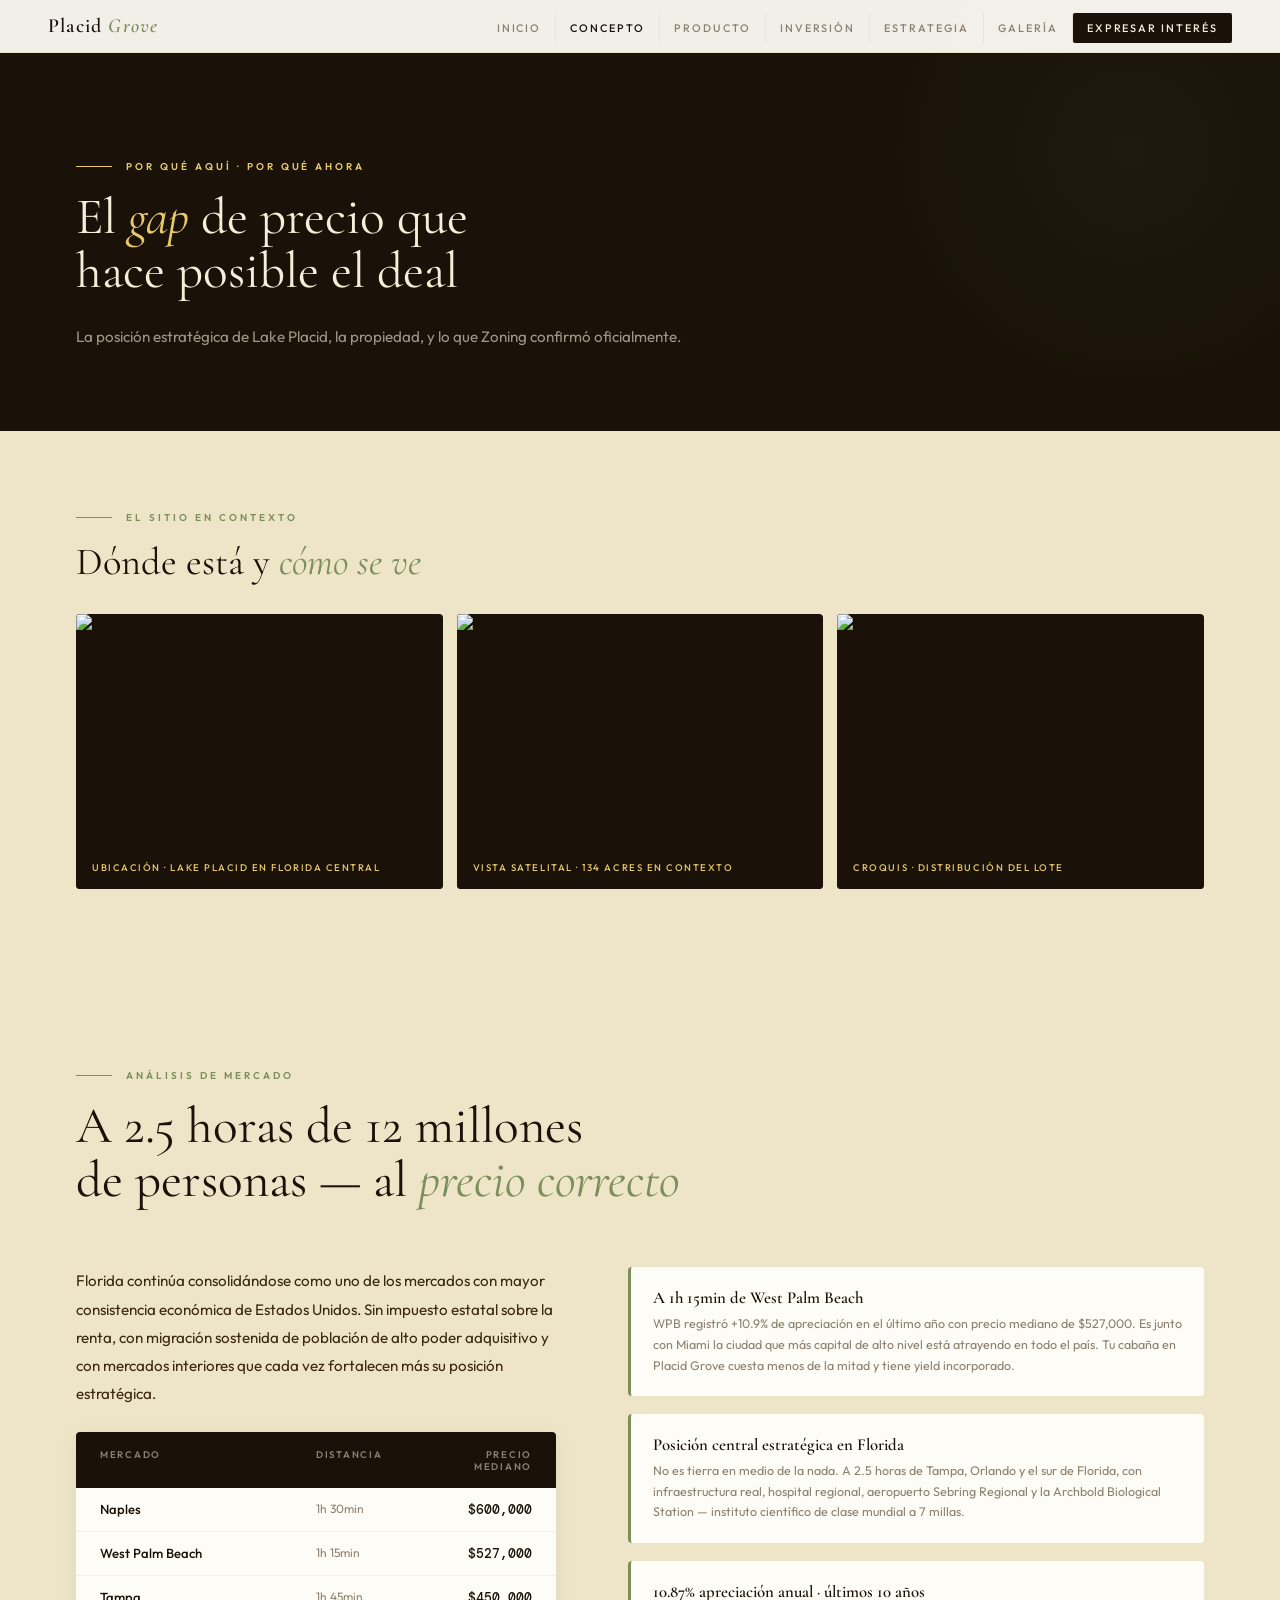
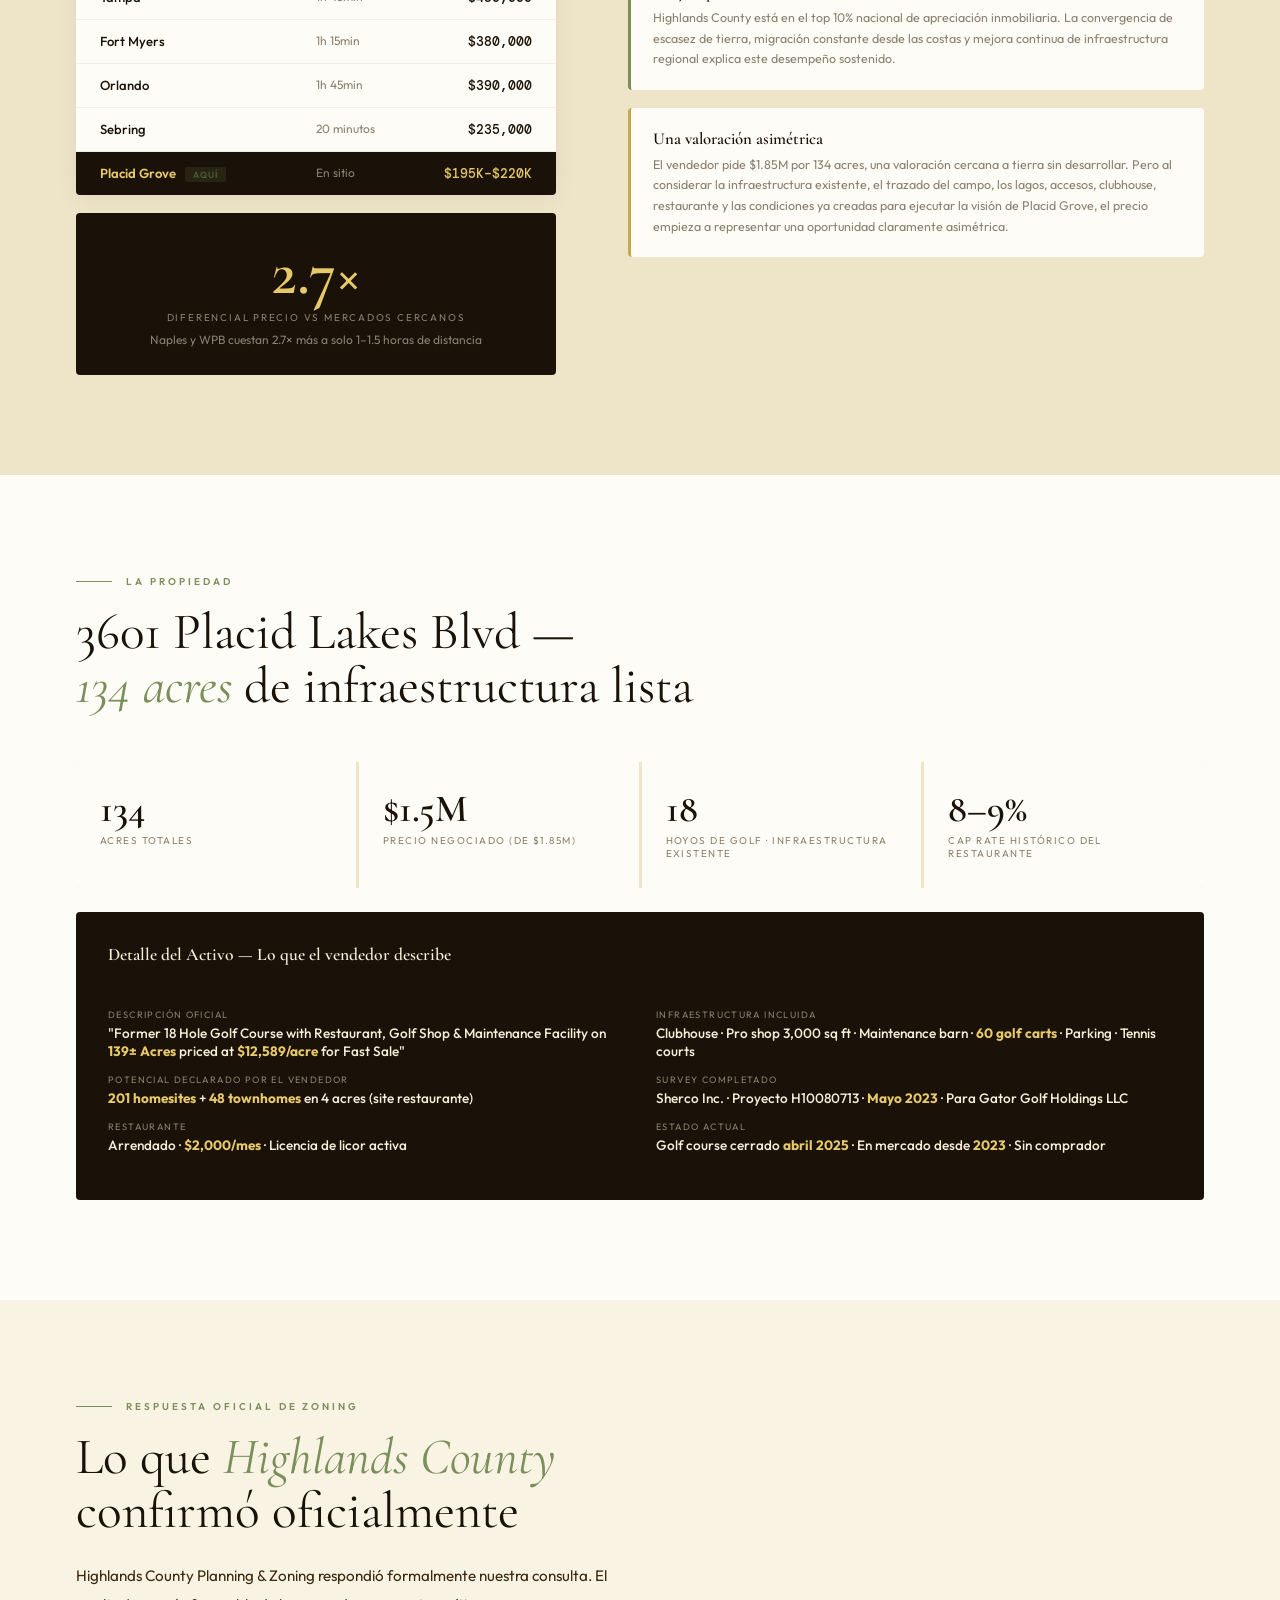
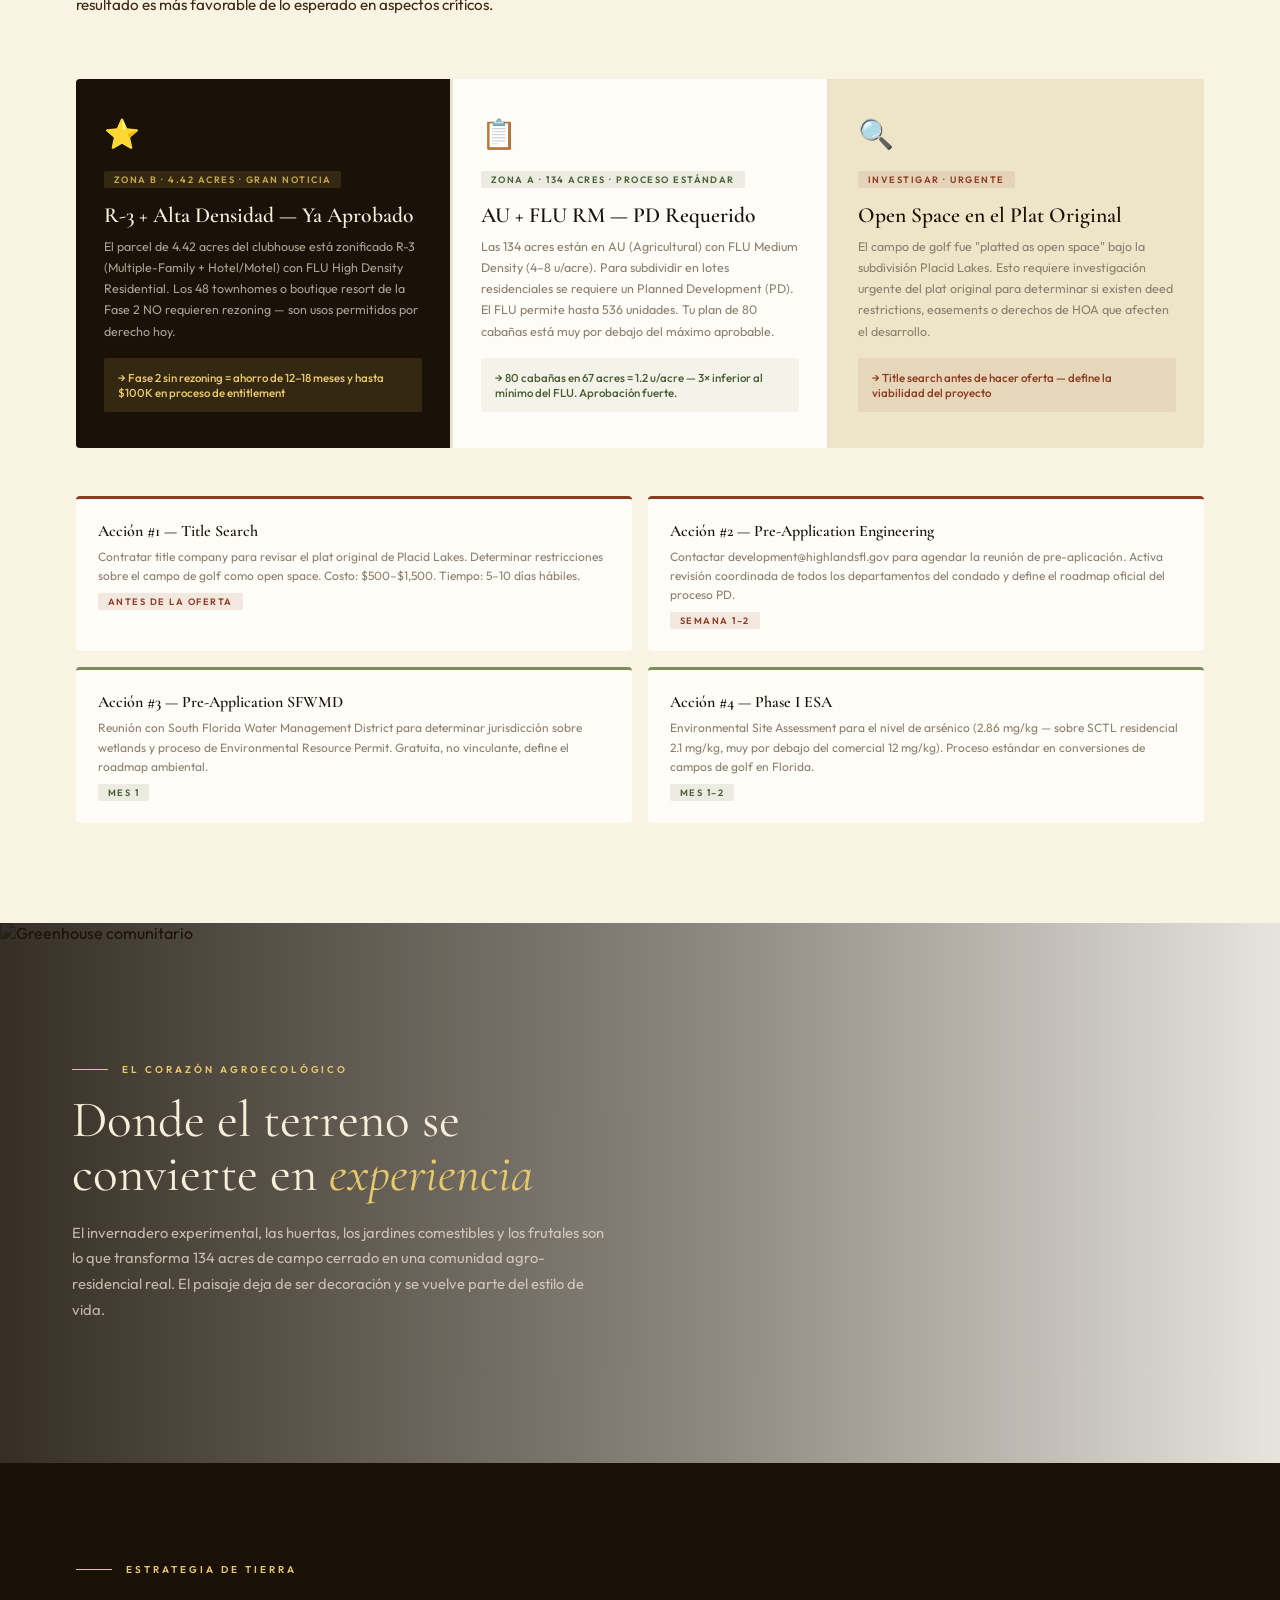
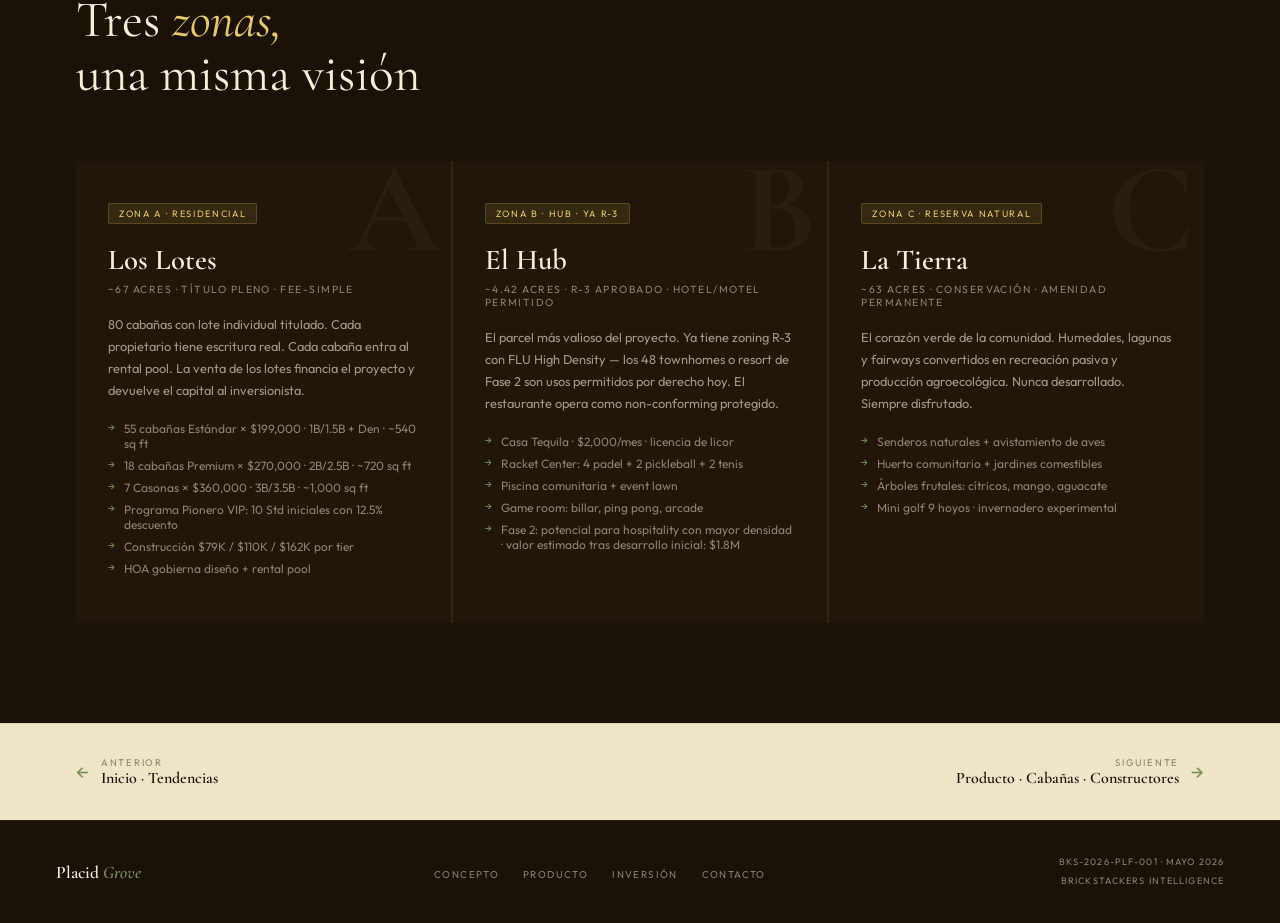
==== commit f3065c71: "Fix rename — hero title y nav-logo separados por HTML tags El sed anterior buscaba 'Placid Farm' com" ====
--- a/concepto.html
+++ b/concepto.html
@@ -127,7 +127,7 @@
 <body>
 
 <nav>
-  <a href="index.html" class="nav-logo">Placid <span>Farm</span></a>
+  <a href="index.html" class="nav-logo">Placid <span>Grove</span></a>
   <ul class="nav-links">
     <li><a href="index.html">Inicio</a></li>
     <li><a href="concepto.html" class="active">Concepto</a></li>
@@ -393,7 +393,7 @@
 </div>
 
 <footer>
-  <a href="index.html" class="footer-brand">Placid <span>Farm</span></a>
+  <a href="index.html" class="footer-brand">Placid <span>Grove</span></a>
   <ul class="footer-links">
     <li><a href="concepto.html">Concepto</a></li>
     <li><a href="producto.html">Producto</a></li>
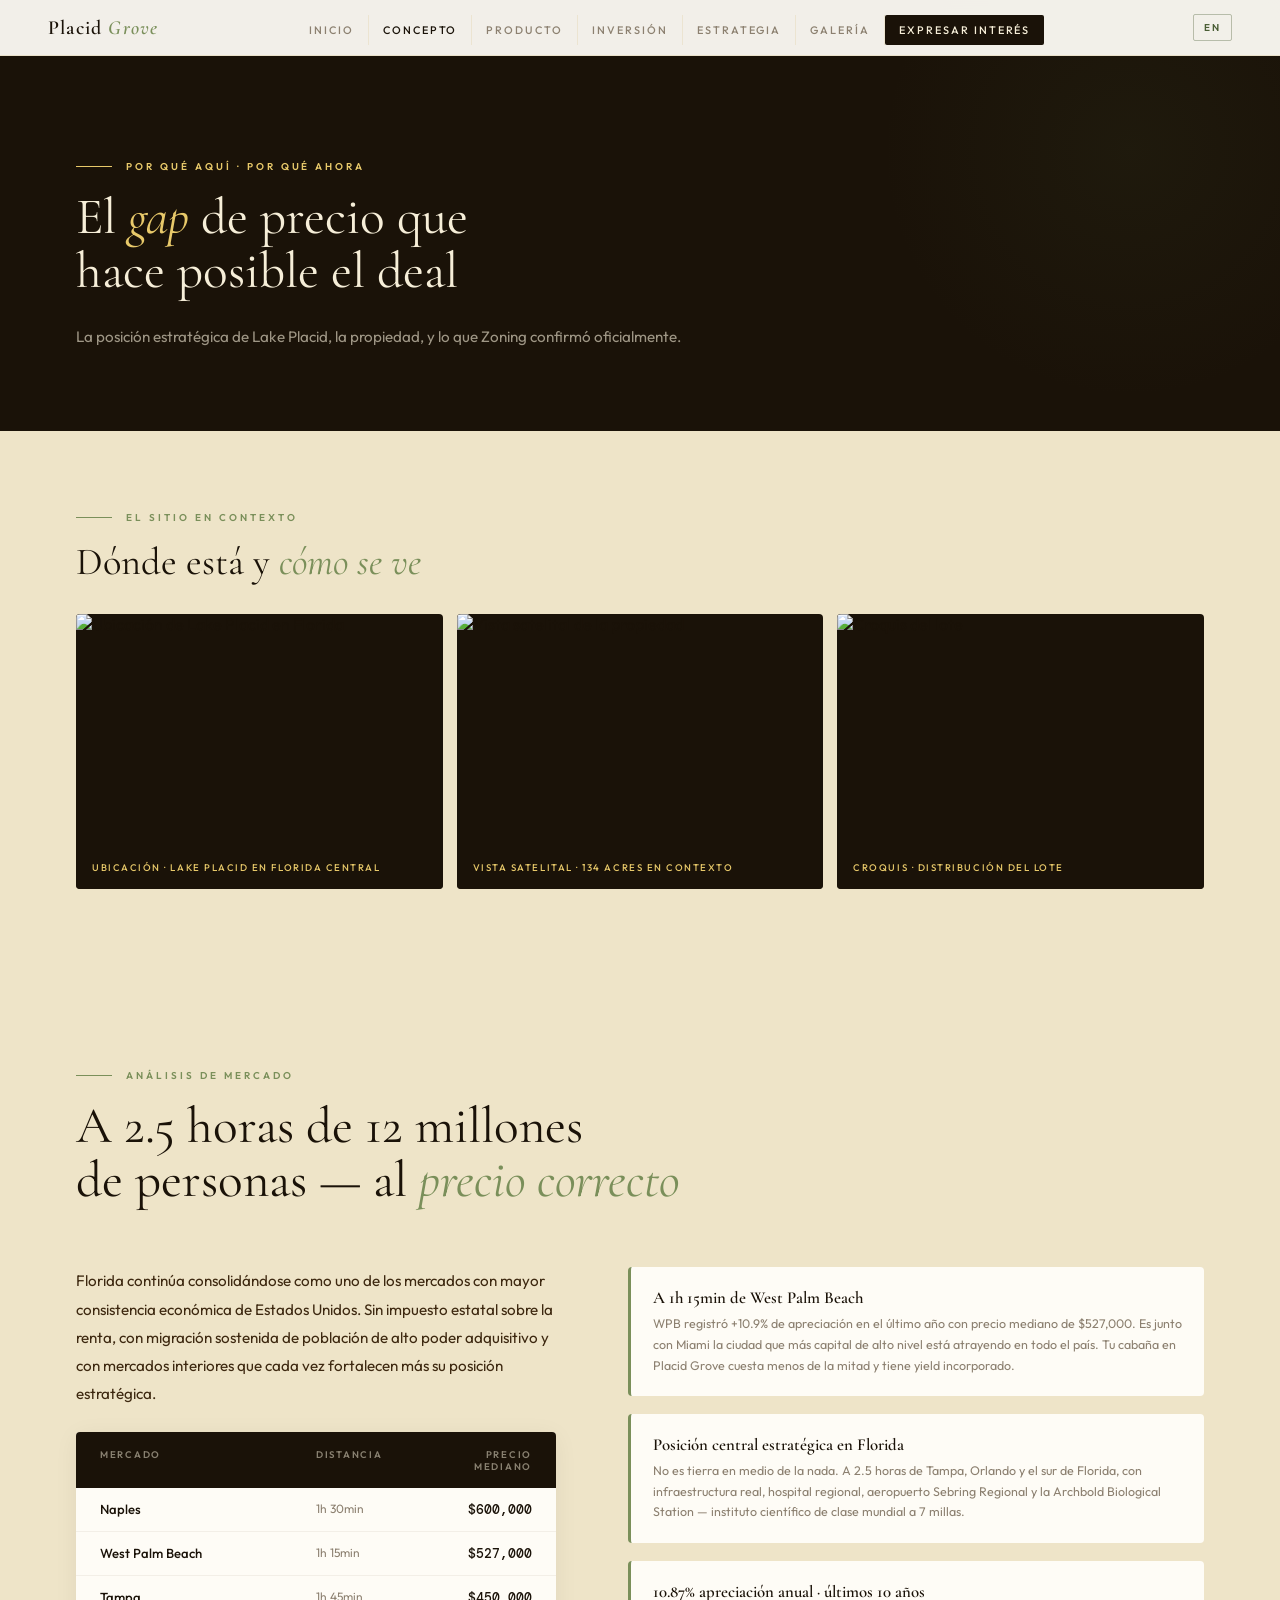
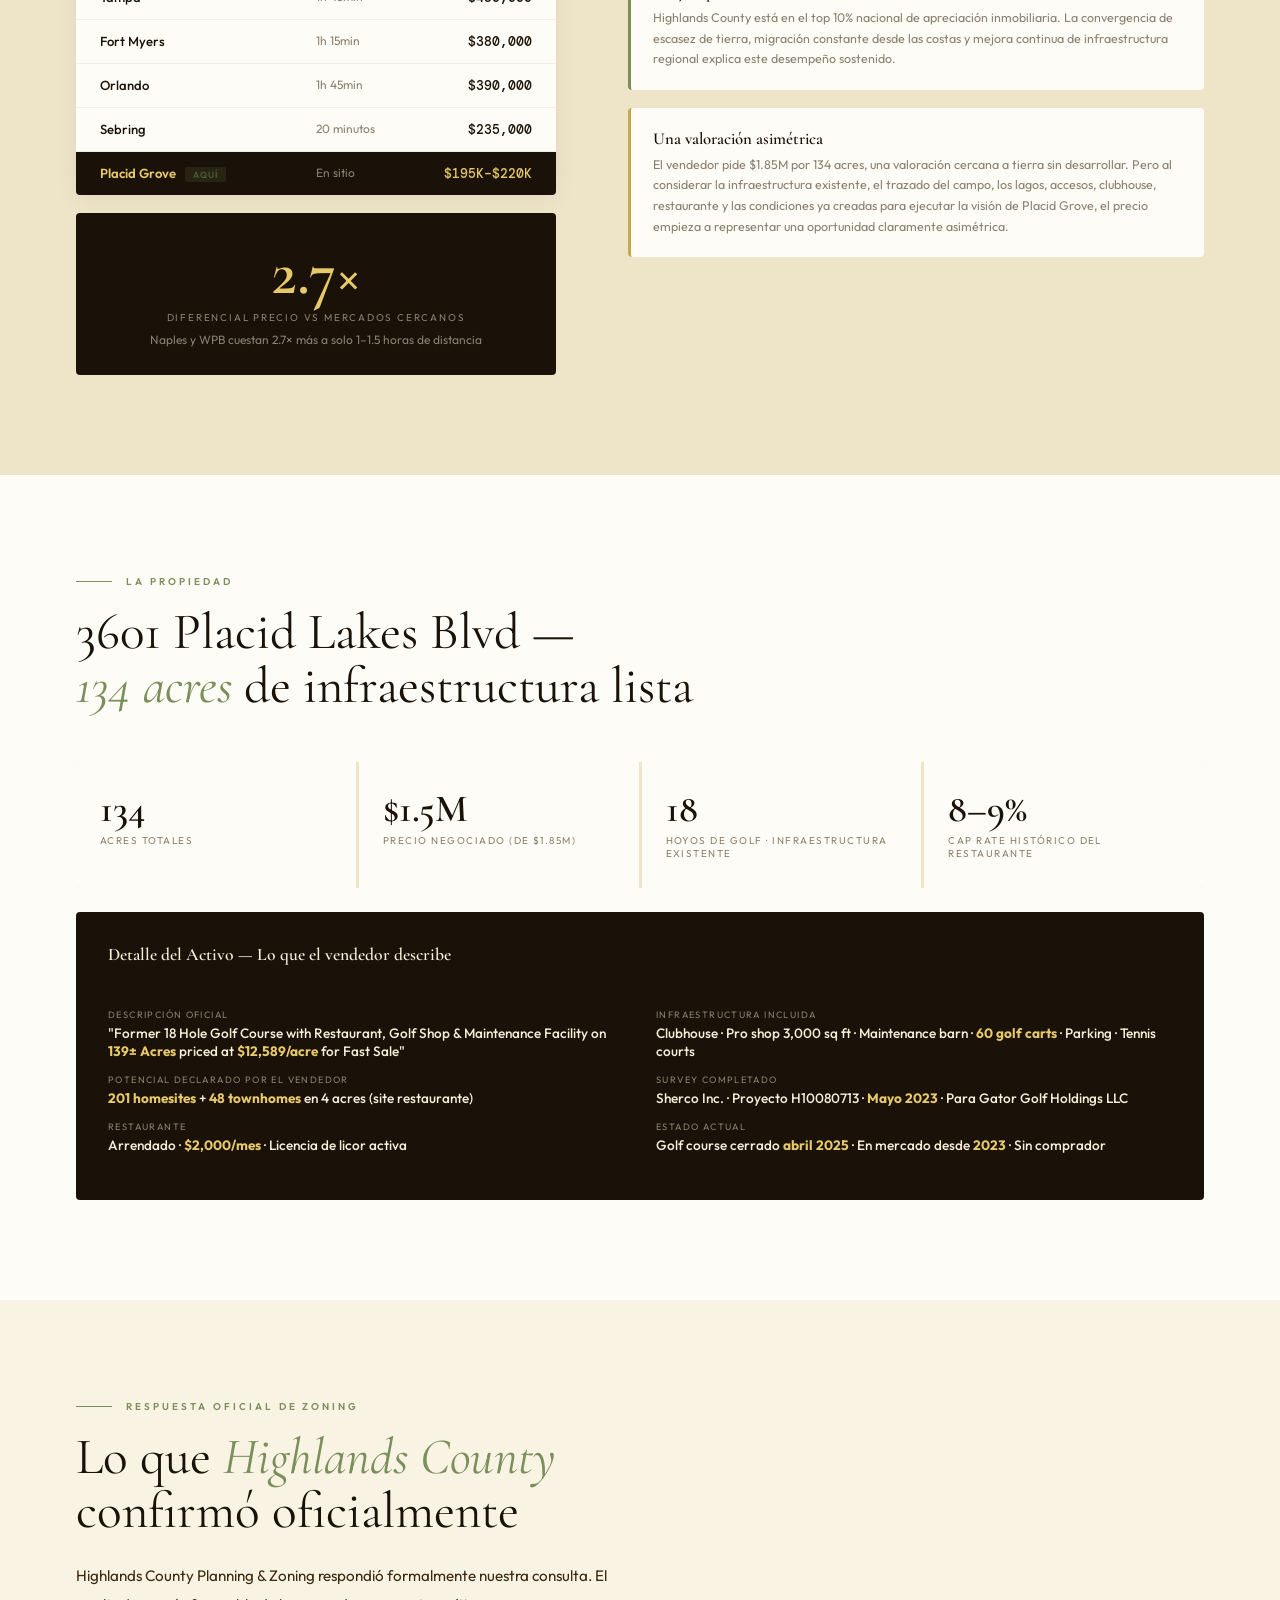
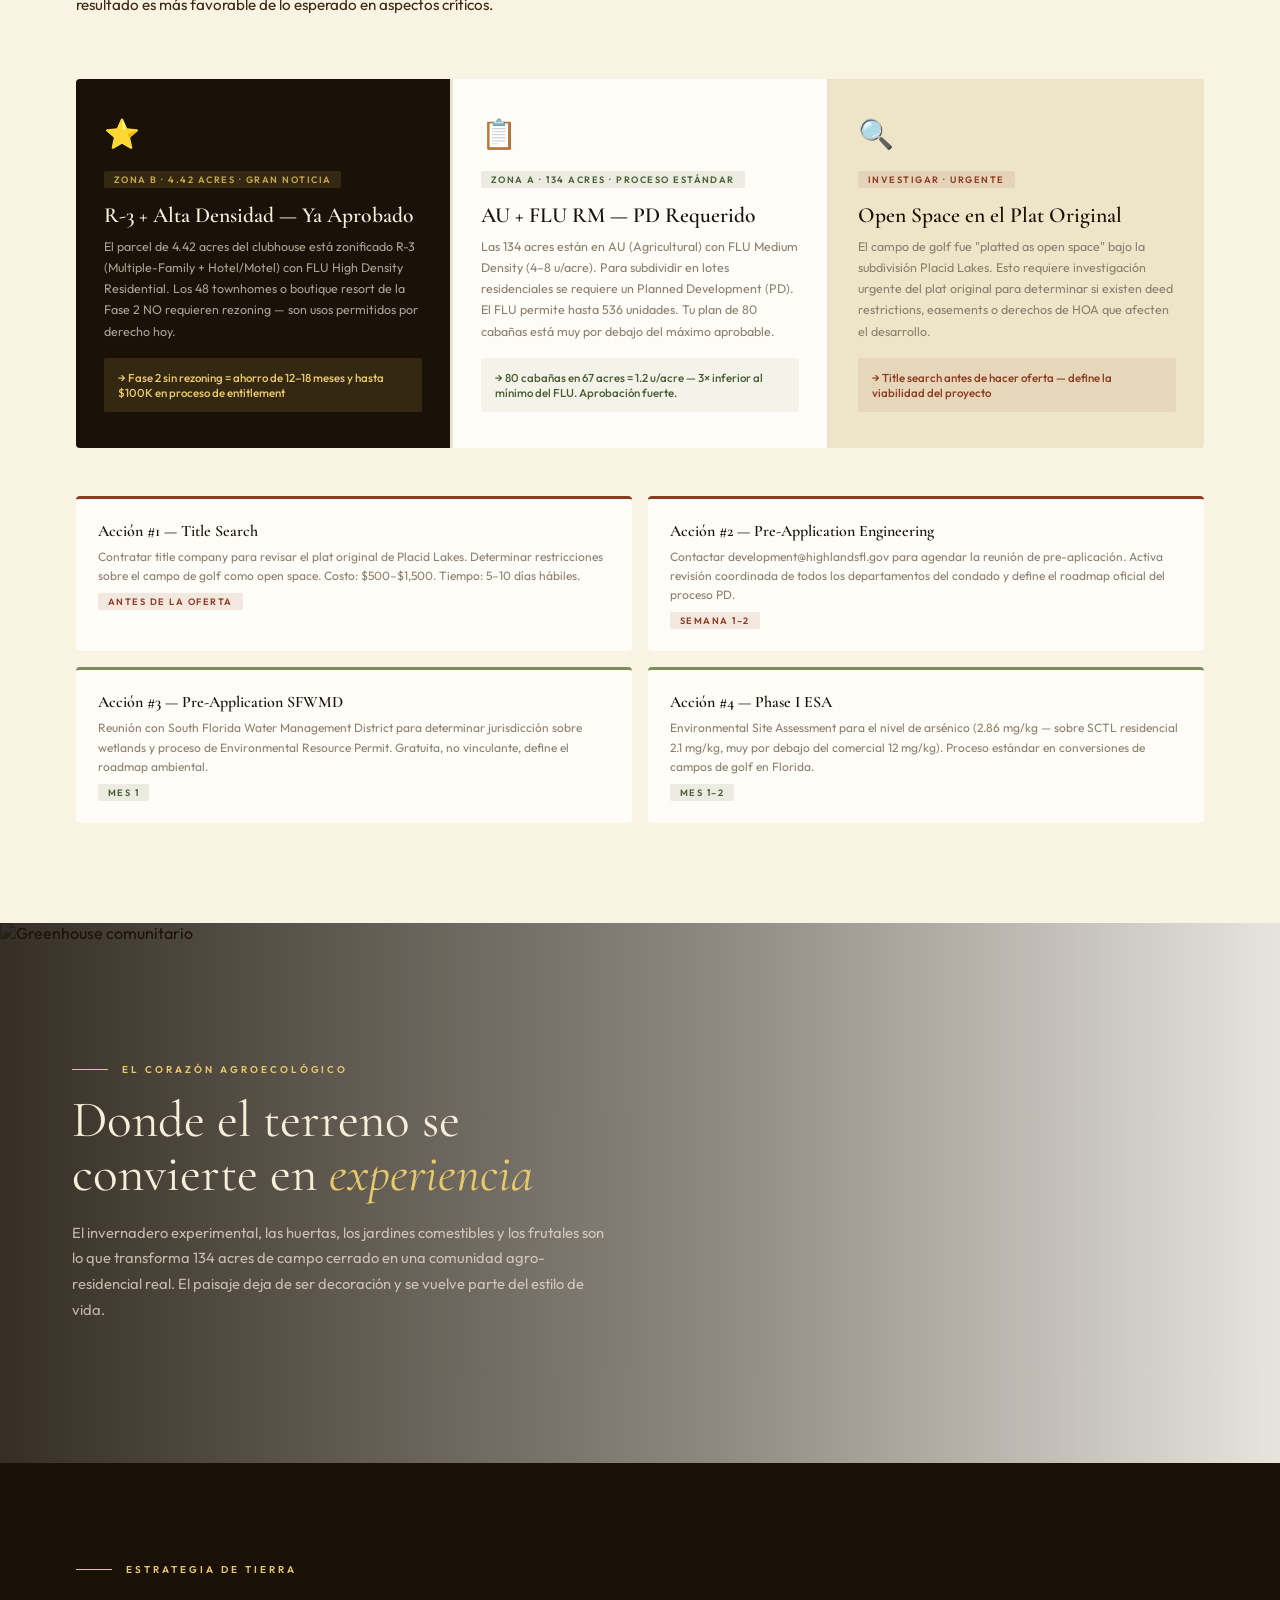
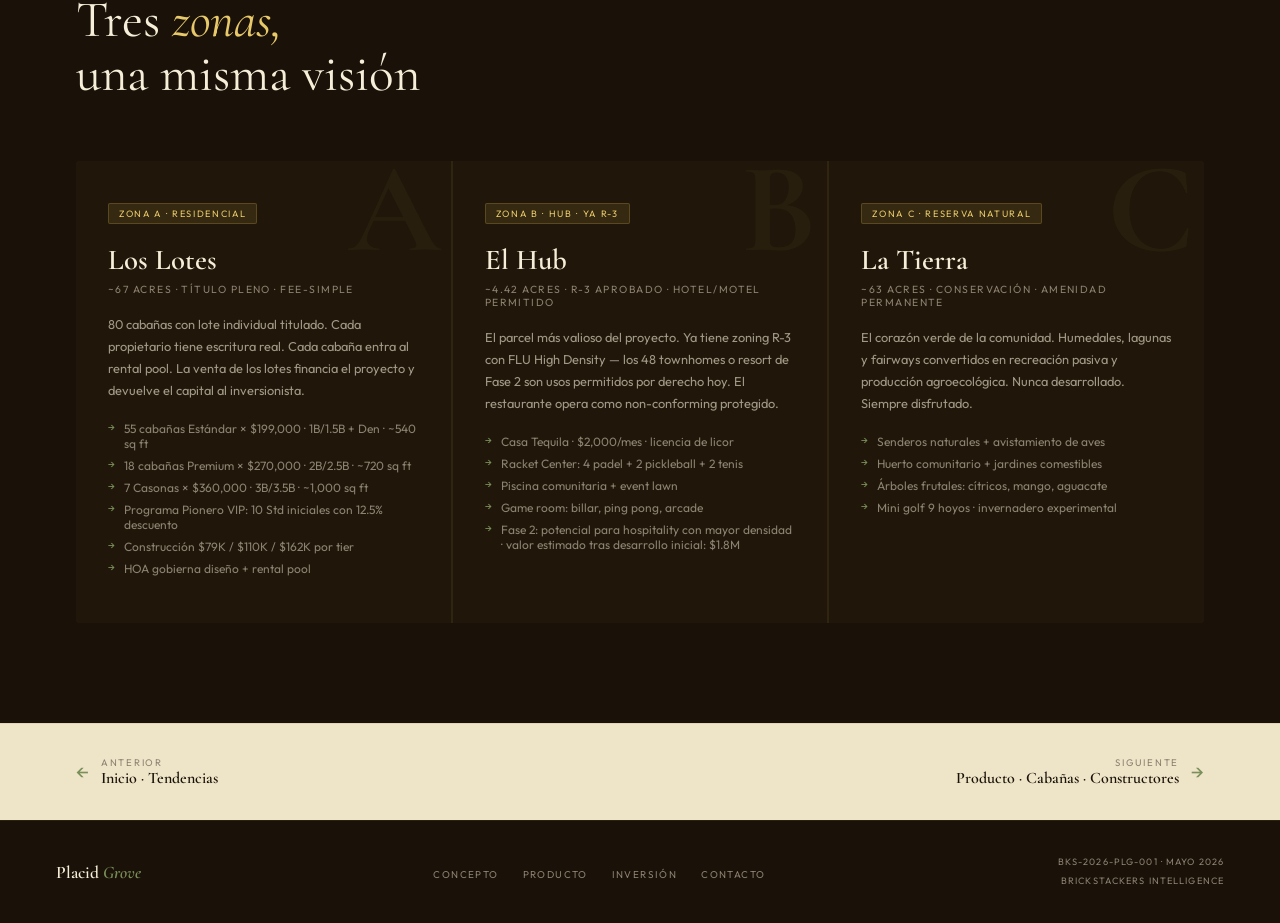
==== commit 5b8172ad: "i18n Fase 1 — Infraestructura + Home 100% bilingüe ES/EN Sistema de traducción client-side con local" ====
--- a/concepto.html
+++ b/concepto.html
@@ -129,14 +129,15 @@
 <nav>
   <a href="index.html" class="nav-logo">Placid <span>Grove</span></a>
   <ul class="nav-links">
-    <li><a href="index.html">Inicio</a></li>
-    <li><a href="concepto.html" class="active">Concepto</a></li>
-    <li><a href="producto.html">Producto</a></li>
-    <li><a href="inversion.html">Inversión</a></li>
-    <li><a href="estrategia.html">Estrategia</a></li>
-    <li><a href="contacto.html">Galería</a></li>
-    <li><a href="contacto.html#interes" class="nav-cta">Expresar Interés</a></li>
+    <li><a href="index.html" data-i18n="nav.inicio">Inicio</a></li>
+    <li><a href="concepto.html" class="active" data-i18n="nav.concepto">Concepto</a></li>
+    <li><a href="producto.html" data-i18n="nav.producto">Producto</a></li>
+    <li><a href="inversion.html" data-i18n="nav.inversion">Inversión</a></li>
+    <li><a href="estrategia.html" data-i18n="nav.estrategia">Estrategia</a></li>
+    <li><a href="contacto.html" data-i18n="nav.galeria">Galería</a></li>
+    <li><a href="contacto.html#interes" class="nav-cta" data-i18n="nav.cta">Expresar Interés</a></li>
   </ul>
+  <button class="lang-toggle" onclick="toggleLang()">EN</button>
   <button class="nav-mobile-toggle" onclick="toggleNav()"><span></span><span></span><span></span></button>
 </nav>
 
@@ -395,17 +396,18 @@
 <footer>
   <a href="index.html" class="footer-brand">Placid <span>Grove</span></a>
   <ul class="footer-links">
-    <li><a href="concepto.html">Concepto</a></li>
-    <li><a href="producto.html">Producto</a></li>
-    <li><a href="inversion.html">Inversión</a></li>
-    <li><a href="contacto.html#interes">Contacto</a></li>
+    <li><a href="concepto.html" data-i18n="nav.concepto">Concepto</a></li>
+    <li><a href="producto.html" data-i18n="nav.producto">Producto</a></li>
+    <li><a href="inversion.html" data-i18n="nav.inversion">Inversión</a></li>
+    <li><a href="contacto.html#interes" data-i18n="footer.contacto">Contacto</a></li>
   </ul>
   <div class="footer-meta">
-    <div>BKS-2026-PLF-001 · Mayo 2026</div>
-    <div>Brickstackers Intelligence</div>
+    <div data-i18n="footer.meta1">BKS-2026-PLG-001 · Mayo 2026</div>
+    <div data-i18n="footer.meta2b">Brickstackers Intelligence</div>
   </div>
 </footer>
 
+<script src="i18n.js"></script>
 <script>
 function toggleNav(){document.querySelector('.nav-links').classList.toggle('open')}
 const obs=new IntersectionObserver((entries)=>{entries.forEach((e,i)=>{if(e.isIntersecting)setTimeout(()=>e.target.classList.add('visible'),(i%4)*80)})},{threshold:0.08,rootMargin:'0px 0px -40px 0px'});
--- a/shared.css
+++ b/shared.css
@@ -28,6 +28,10 @@
 .nav-cta:hover{background:var(--moss)!important}
 .nav-mobile-toggle{display:none;background:none;border:none;cursor:pointer;padding:4px}
 .nav-mobile-toggle span{display:block;width:22px;height:2px;background:var(--ink);margin:4px 0;transition:all 0.3s}
+
+/* LANGUAGE TOGGLE */
+.lang-toggle{background:transparent;border:1px solid rgba(74,94,53,0.35);color:var(--moss);font-size:0.62rem;font-weight:600;letter-spacing:0.2em;text-transform:uppercase;padding:6px 10px;margin-left:12px;cursor:pointer;transition:all 0.2s;font-family:'Outfit',sans-serif;border-radius:2px;min-width:38px}
+.lang-toggle:hover{border-color:var(--gold);color:var(--gold);background:rgba(200,168,75,0.05)}
 
 /* LAYOUT */
 section{padding:100px 0}
